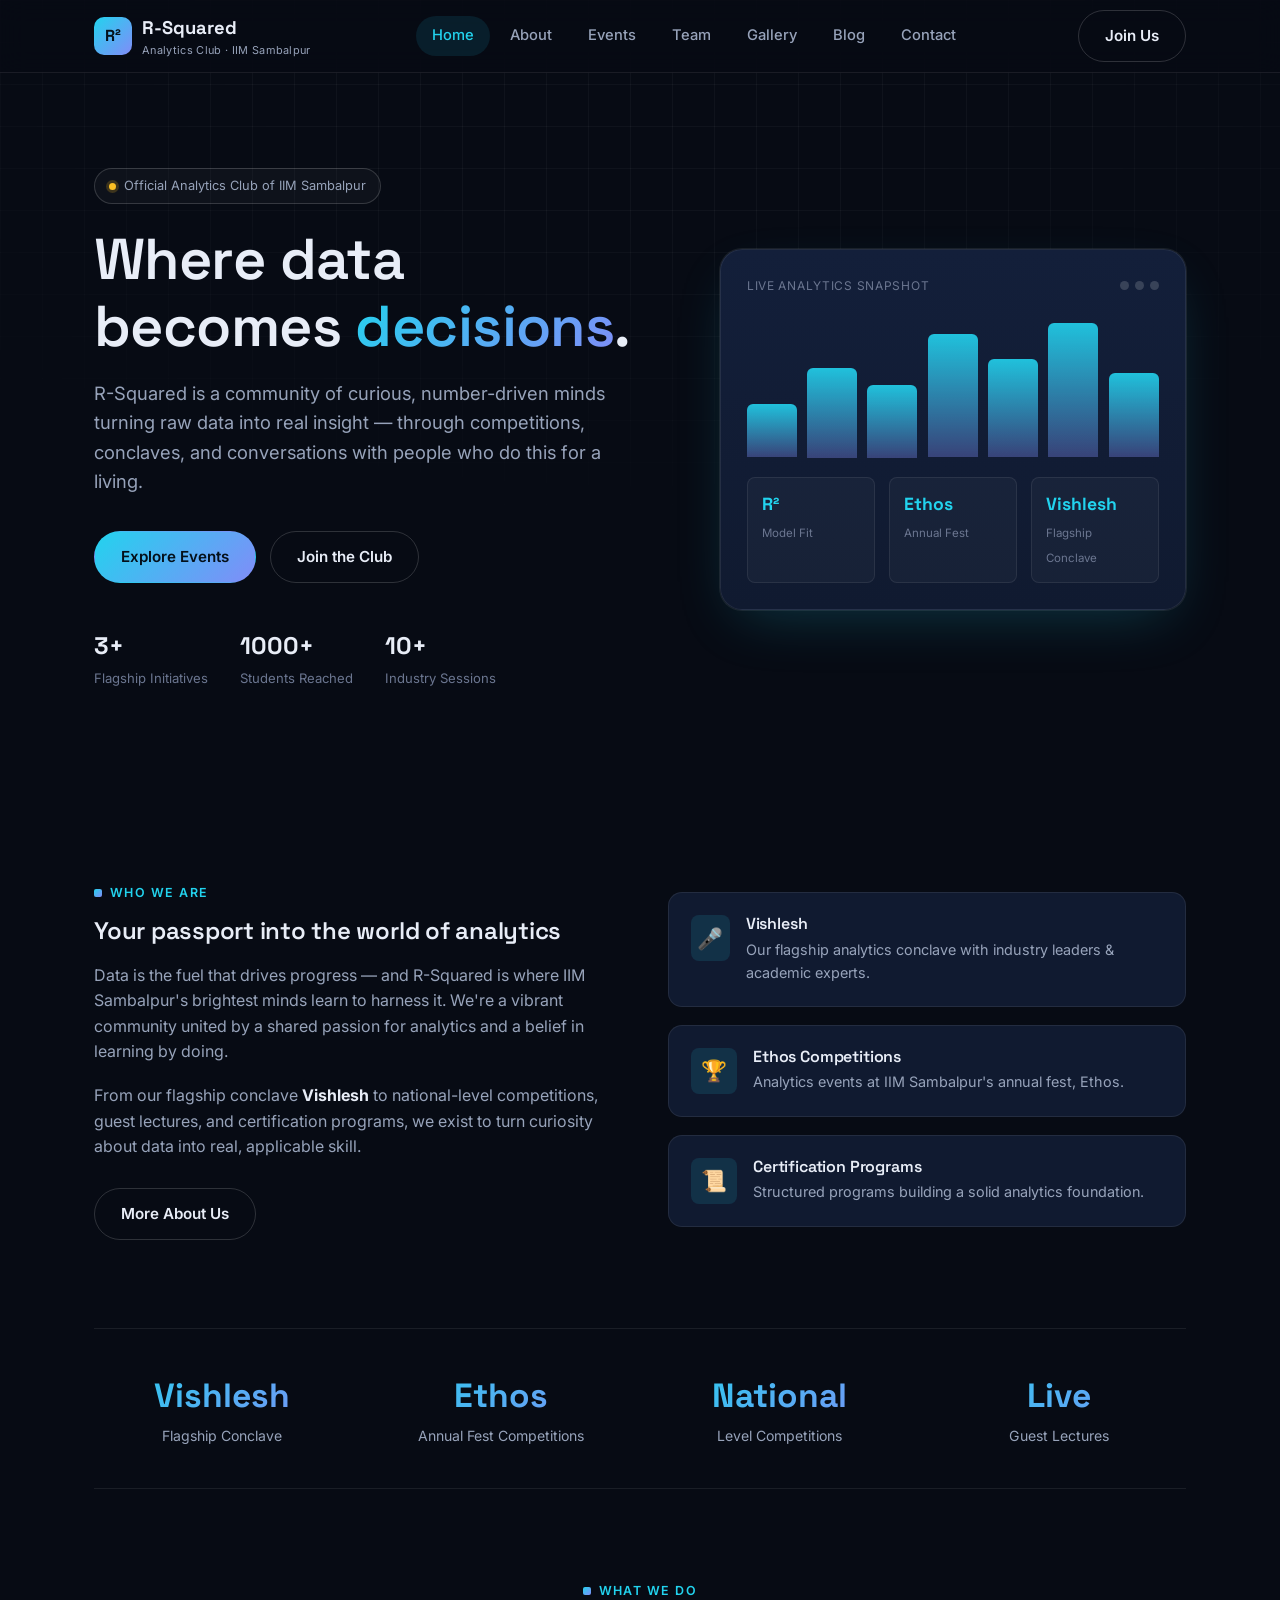
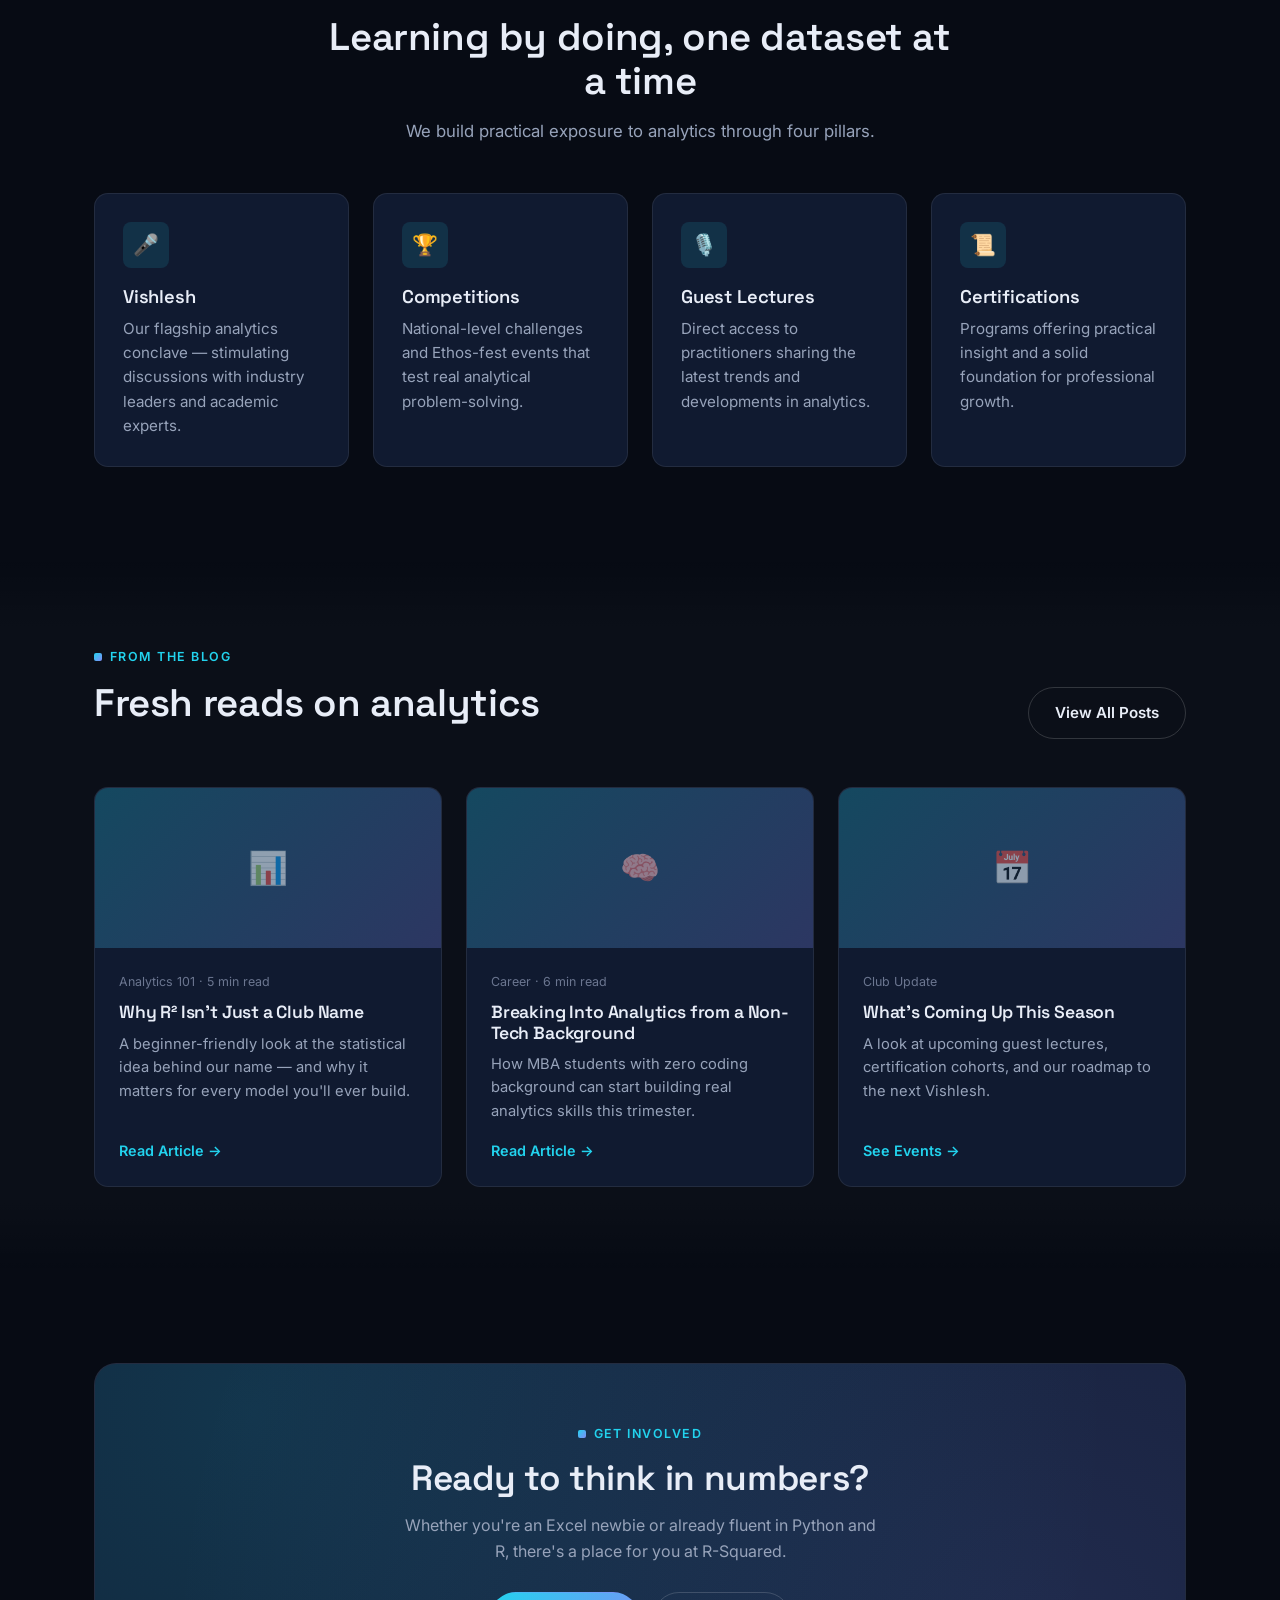
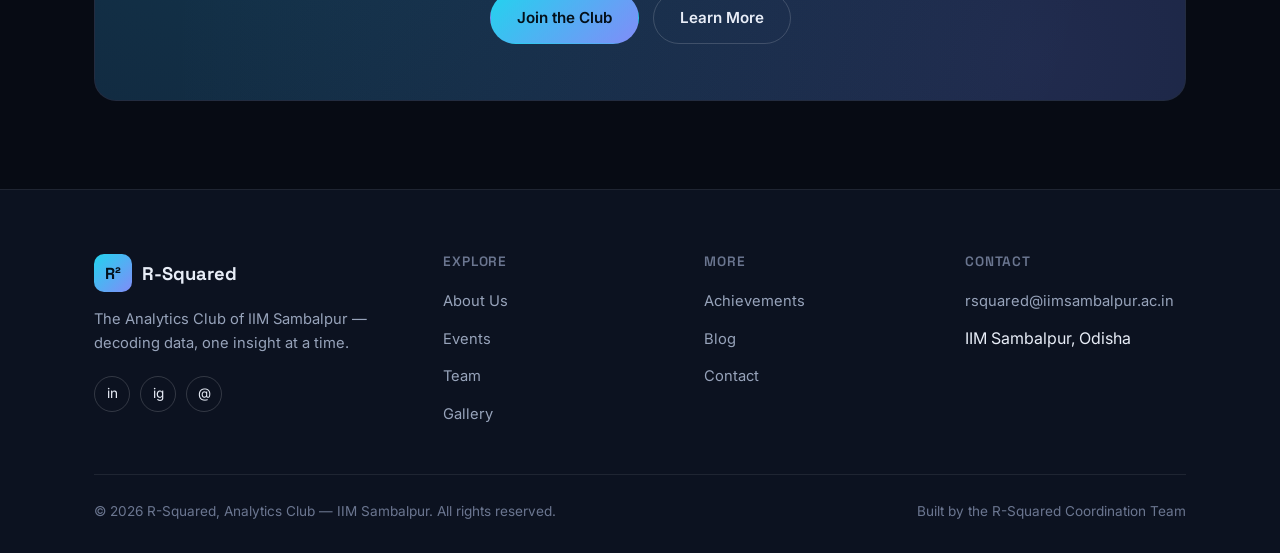
==== index.html @ a4b62e28 "Initial commit: R-Squared analytics club website Multi-page static site (home, about, events, team, " ====
<!DOCTYPE html>
<html lang="en">
<head>
<meta charset="UTF-8" />
<meta name="viewport" content="width=device-width, initial-scale=1.0" />
<title>R-Squared | Analytics Club, IIM Sambalpur</title>
<meta name="description" content="R-Squared is the Analytics Club of IIM Sambalpur — home of Vishlesh, national analytics competitions, guest lectures, and certification programs." />
<link rel="preconnect" href="https://fonts.googleapis.com" />
<link rel="preconnect" href="https://fonts.gstatic.com" crossorigin />
<link href="https://fonts.googleapis.com/css2?family=Space+Grotesk:wght@500;600;700&family=Inter:wght@400;500;600;700&display=swap" rel="stylesheet" />
<link rel="stylesheet" href="css/style.css" />
</head>
<body>

<nav class="navbar">
  <div class="container nav-inner">
    <a href="index.html" class="brand">
      <span class="brand-mark">R²</span>
      <span>R-Squared<small>Analytics Club · IIM Sambalpur</small></span>
    </a>
    <div class="nav-links">
      <a href="index.html" data-page="index.html" class="active">Home</a>
      <a href="about.html" data-page="about.html">About</a>
      <a href="events.html" data-page="events.html">Events</a>
      <a href="team.html" data-page="team.html">Team</a>
      <a href="gallery.html" data-page="gallery.html">Gallery</a>
      <a href="blog/index.html" data-page="blog">Blog</a>
      <a href="contact.html" data-page="contact.html">Contact</a>
    </div>
    <div class="nav-cta">
      <a href="contact.html" class="btn btn-outline">Join Us</a>
      <button class="nav-toggle" aria-label="Toggle navigation"><span></span><span></span><span></span></button>
    </div>
  </div>
</nav>

<!-- HERO -->
<header class="hero">
  <div class="container hero-grid">
    <div class="reveal in-view">
      <div class="hero-badge"><span class="dot"></span> Official Analytics Club of IIM Sambalpur</div>
      <h1>Where data becomes <span class="grad">decisions</span>.</h1>
      <p class="lead">R-Squared is a community of curious, number-driven minds turning raw data into real insight — through competitions, conclaves, and conversations with people who do this for a living.</p>
      <div class="hero-actions">
        <a href="events.html" class="btn btn-primary">Explore Events</a>
        <a href="contact.html" class="btn btn-outline">Join the Club</a>
      </div>
      <div class="hero-stats">
        <div class="stat"><b>3+</b><span>Flagship Initiatives</span></div>
        <div class="stat"><b>1000+</b><span>Students Reached</span></div>
        <div class="stat"><b>10+</b><span>Industry Sessions</span></div>
      </div>
    </div>

    <div class="hero-visual reveal in-view">
      <div class="panel">
        <div class="panel-head">
          <span class="label">Live Analytics Snapshot</span>
          <div class="dots"><span></span><span></span><span></span></div>
        </div>
        <div class="chart-bars">
          <i style="height:38%; animation-delay:.05s"></i>
          <i style="height:64%; animation-delay:.1s"></i>
          <i style="height:52%; animation-delay:.15s"></i>
          <i style="height:88%; animation-delay:.2s"></i>
          <i style="height:70%; animation-delay:.25s"></i>
          <i style="height:96%; animation-delay:.3s"></i>
          <i style="height:60%; animation-delay:.35s"></i>
        </div>
        <div class="panel-metrics">
          <div class="metric"><b>R²</b><span>Model Fit</span></div>
          <div class="metric"><b>Ethos</b><span>Annual Fest</span></div>
          <div class="metric"><b>Vishlesh</b><span>Flagship Conclave</span></div>
        </div>
      </div>
    </div>
  </div>
</header>

<!-- ABOUT SNIPPET -->
<section class="section">
  <div class="container">
    <div class="grid grid-2" style="align-items:center; gap:56px;">
      <div class="reveal">
        <span class="eyebrow">Who we are</span>
        <h2 style="margin-bottom:18px;">Your passport into the world of analytics</h2>
        <p style="color:var(--text-dim); margin-bottom:18px;">Data is the fuel that drives progress — and R-Squared is where IIM Sambalpur's brightest minds learn to harness it. We're a vibrant community united by a shared passion for analytics and a belief in learning by doing.</p>
        <p style="color:var(--text-dim); margin-bottom:28px;">From our flagship conclave <strong style="color:var(--text)">Vishlesh</strong> to national-level competitions, guest lectures, and certification programs, we exist to turn curiosity about data into real, applicable skill.</p>
        <a href="about.html" class="btn btn-outline">More About Us</a>
      </div>
      <div class="reveal">
        <div class="grid" style="gap:18px;">
          <div class="card" style="display:flex; gap:16px; align-items:flex-start; padding:22px;">
            <div class="card-icon" style="margin-bottom:0;">🎤</div>
            <div><h3 style="font-size:1rem; margin-bottom:4px;">Vishlesh</h3><p style="font-size:0.9rem;">Our flagship analytics conclave with industry leaders & academic experts.</p></div>
          </div>
          <div class="card" style="display:flex; gap:16px; align-items:flex-start; padding:22px;">
            <div class="card-icon" style="margin-bottom:0;">🏆</div>
            <div><h3 style="font-size:1rem; margin-bottom:4px;">Ethos Competitions</h3><p style="font-size:0.9rem;">Analytics events at IIM Sambalpur's annual fest, Ethos.</p></div>
          </div>
          <div class="card" style="display:flex; gap:16px; align-items:flex-start; padding:22px;">
            <div class="card-icon" style="margin-bottom:0;">📜</div>
            <div><h3 style="font-size:1rem; margin-bottom:4px;">Certification Programs</h3><p style="font-size:0.9rem;">Structured programs building a solid analytics foundation.</p></div>
          </div>
        </div>
      </div>
    </div>
  </div>
</section>

<!-- STATS STRIP -->
<section class="container">
  <div class="stats-strip reveal">
    <div class="stat"><b>Vishlesh</b><span>Flagship Conclave</span></div>
    <div class="stat"><b>Ethos</b><span>Annual Fest Competitions</span></div>
    <div class="stat"><b>National</b><span>Level Competitions</span></div>
    <div class="stat"><b>Live</b><span>Guest Lectures</span></div>
  </div>
</section>

<!-- WHAT WE DO -->
<section class="section">
  <div class="container">
    <div class="section-head center">
      <span class="eyebrow" style="justify-content:center;">What we do</span>
      <h2>Learning by doing, one dataset at a time</h2>
      <p>We build practical exposure to analytics through four pillars.</p>
    </div>
    <div class="grid grid-4">
      <div class="card reveal">
        <div class="card-icon">🎤</div>
        <h3>Vishlesh</h3>
        <p>Our flagship analytics conclave — stimulating discussions with industry leaders and academic experts.</p>
      </div>
      <div class="card reveal">
        <div class="card-icon">🏆</div>
        <h3>Competitions</h3>
        <p>National-level challenges and Ethos-fest events that test real analytical problem-solving.</p>
      </div>
      <div class="card reveal">
        <div class="card-icon">🎙️</div>
        <h3>Guest Lectures</h3>
        <p>Direct access to practitioners sharing the latest trends and developments in analytics.</p>
      </div>
      <div class="card reveal">
        <div class="card-icon">📜</div>
        <h3>Certifications</h3>
        <p>Programs offering practical insight and a solid foundation for professional growth.</p>
      </div>
    </div>
  </div>
</section>

<!-- LATEST FROM BLOG -->
<section class="section section-alt">
  <div class="container">
    <div class="section-head" style="display:flex; align-items:flex-end; justify-content:space-between; max-width:none;">
      <div>
        <span class="eyebrow">From the blog</span>
        <h2>Fresh reads on analytics</h2>
      </div>
      <a href="blog/index.html" class="btn btn-outline">View All Posts</a>
    </div>
    <div class="grid grid-3">
      <a href="blog/post-1.html" class="blog-card reveal">
        <div class="blog-thumb">📊</div>
        <div class="blog-body">
          <span class="blog-meta">Analytics 101 · 5 min read</span>
          <h3>Why R² Isn't Just a Club Name</h3>
          <p>A beginner-friendly look at the statistical idea behind our name — and why it matters for every model you'll ever build.</p>
          <span class="blog-link">Read Article →</span>
        </div>
      </a>
      <a href="blog/post-2.html" class="blog-card reveal">
        <div class="blog-thumb">🧠</div>
        <div class="blog-body">
          <span class="blog-meta">Career · 6 min read</span>
          <h3>Breaking Into Analytics from a Non-Tech Background</h3>
          <p>How MBA students with zero coding background can start building real analytics skills this trimester.</p>
          <span class="blog-link">Read Article →</span>
        </div>
      </a>
      <a href="events.html" class="blog-card reveal">
        <div class="blog-thumb">📅</div>
        <div class="blog-body">
          <span class="blog-meta">Club Update</span>
          <h3>What's Coming Up This Season</h3>
          <p>A look at upcoming guest lectures, certification cohorts, and our roadmap to the next Vishlesh.</p>
          <span class="blog-link">See Events →</span>
        </div>
      </a>
    </div>
  </div>
</section>

<!-- CTA -->
<section class="section">
  <div class="container">
    <div class="cta-banner reveal">
      <span class="eyebrow" style="justify-content:center;">Get involved</span>
      <h2>Ready to think in numbers?</h2>
      <p>Whether you're an Excel newbie or already fluent in Python and R, there's a place for you at R-Squared.</p>
      <div class="cta-actions">
        <a href="contact.html" class="btn btn-primary">Join the Club</a>
        <a href="about.html" class="btn btn-outline">Learn More</a>
      </div>
    </div>
  </div>
</section>

<!-- FOOTER -->
<footer class="footer">
  <div class="container">
    <div class="footer-grid">
      <div class="footer-brand">
        <a href="index.html" class="brand"><span class="brand-mark">R²</span><span>R-Squared</span></a>
        <p>The Analytics Club of IIM Sambalpur — decoding data, one insight at a time.</p>
        <div class="social-row">
          <a href="#" aria-label="LinkedIn">in</a>
          <a href="#" aria-label="Instagram">ig</a>
          <a href="#" aria-label="Email">@</a>
        </div>
      </div>
      <div>
        <h4>Explore</h4>
        <ul>
          <li><a href="about.html">About Us</a></li>
          <li><a href="events.html">Events</a></li>
          <li><a href="team.html">Team</a></li>
          <li><a href="gallery.html">Gallery</a></li>
        </ul>
      </div>
      <div>
        <h4>More</h4>
        <ul>
          <li><a href="achievements.html">Achievements</a></li>
          <li><a href="blog/index.html">Blog</a></li>
          <li><a href="contact.html">Contact</a></li>
        </ul>
      </div>
      <div>
        <h4>Contact</h4>
        <ul>
          <li><a href="mailto:rsquared@iimsambalpur.ac.in">rsquared@iimsambalpur.ac.in</a></li>
          <li>IIM Sambalpur, Odisha</li>
        </ul>
      </div>
    </div>
    <div class="footer-bottom">
      <span>© <span data-year></span> R-Squared, Analytics Club — IIM Sambalpur. All rights reserved.</span>
      <span>Built by the R-Squared Coordination Team</span>
    </div>
  </div>
</footer>

<script src="js/main.js"></script>
</body>
</html>
---- css/style.css ----
/* ==========================================================================
   R-Squared — Analytics Club, IIM Sambalpur
   Design system + shared components
   ========================================================================== */

:root {
  --bg: #070b14;
  --bg-alt: #0c1220;
  --surface: #101a30;
  --surface-2: #131f3a;
  --border: rgba(255, 255, 255, 0.08);
  --border-strong: rgba(255, 255, 255, 0.16);
  --text: #e8edf7;
  --text-dim: #97a3ba;
  --text-faint: #6b7690;

  --primary: #22d3ee;
  --primary-dim: #0e7a90;
  --accent: #818cf8;
  --gold: #fbbf24;

  --grad-primary: linear-gradient(135deg, #22d3ee, #818cf8);
  --grad-gold: linear-gradient(135deg, #fbbf24, #f97316);

  --font-head: "Space Grotesk", "Inter", system-ui, sans-serif;
  --font-body: "Inter", system-ui, -apple-system, sans-serif;

  --radius-sm: 8px;
  --radius-md: 14px;
  --radius-lg: 22px;

  --shadow-glow: 0 0 0 1px var(--border), 0 20px 60px -20px rgba(34, 211, 238, 0.25);
  --container: 1140px;
}

* {
  box-sizing: border-box;
  margin: 0;
  padding: 0;
}

html {
  scroll-behavior: smooth;
}

body {
  background: var(--bg);
  color: var(--text);
  font-family: var(--font-body);
  line-height: 1.6;
  -webkit-font-smoothing: antialiased;
  overflow-x: hidden;
}

/* Data-grid backdrop used behind hero / CTA sections */
body::before {
  content: "";
  position: fixed;
  inset: 0;
  z-index: -2;
  background-image:
    linear-gradient(rgba(255, 255, 255, 0.035) 1px, transparent 1px),
    linear-gradient(90deg, rgba(255, 255, 255, 0.035) 1px, transparent 1px);
  background-size: 42px 42px;
  mask-image: radial-gradient(ellipse 80% 60% at 50% 0%, black 40%, transparent 100%);
}

img { max-width: 100%; display: block; }
a { color: inherit; text-decoration: none; }
ul { list-style: none; }

h1, h2, h3, h4 {
  font-family: var(--font-head);
  font-weight: 600;
  line-height: 1.15;
  letter-spacing: -0.01em;
}

.container {
  width: 100%;
  max-width: var(--container);
  margin-inline: auto;
  padding-inline: 24px;
}

.section {
  padding: 88px 0;
  position: relative;
}

.section-alt {
  background: linear-gradient(180deg, transparent, rgba(255, 255, 255, 0.02) 10%, rgba(255, 255, 255, 0.02) 90%, transparent);
}

.eyebrow {
  display: inline-flex;
  align-items: center;
  gap: 8px;
  font-size: 0.78rem;
  font-weight: 600;
  letter-spacing: 0.12em;
  text-transform: uppercase;
  color: var(--primary);
  margin-bottom: 14px;
}

.eyebrow::before {
  content: "";
  width: 8px;
  height: 8px;
  border-radius: 2px;
  background: var(--grad-primary);
  display: inline-block;
}

.section-head {
  max-width: 640px;
  margin-bottom: 48px;
}

.section-head.center {
  margin-inline: auto;
  text-align: center;
}

.section-head h2 {
  font-size: clamp(1.8rem, 3vw, 2.4rem);
  margin-bottom: 14px;
}

.section-head p {
  color: var(--text-dim);
  font-size: 1.05rem;
}

/* ---------- Buttons ---------- */
.btn {
  display: inline-flex;
  align-items: center;
  justify-content: center;
  gap: 8px;
  padding: 13px 26px;
  border-radius: 999px;
  font-weight: 600;
  font-size: 0.95rem;
  border: 1px solid transparent;
  cursor: pointer;
  transition: transform 0.2s ease, box-shadow 0.2s ease, background 0.2s ease, border-color 0.2s ease;
  white-space: nowrap;
}

.btn-primary {
  background: var(--grad-primary);
  color: #04101a;
}

.btn-primary:hover {
  transform: translateY(-2px);
  box-shadow: 0 12px 30px -10px rgba(34, 211, 238, 0.55);
}

.btn-outline {
  background: transparent;
  border-color: var(--border-strong);
  color: var(--text);
}

.btn-outline:hover {
  border-color: var(--primary);
  color: var(--primary);
  transform: translateY(-2px);
}

.btn-block { width: 100%; }

/* ---------- Navbar ---------- */
.navbar {
  position: fixed;
  top: 0;
  left: 0;
  right: 0;
  z-index: 100;
  background: rgba(7, 11, 20, 0.72);
  backdrop-filter: blur(14px);
  -webkit-backdrop-filter: blur(14px);
  border-bottom: 1px solid var(--border);
}

.nav-inner {
  display: flex;
  align-items: center;
  justify-content: space-between;
  height: 72px;
}

.brand {
  display: flex;
  align-items: center;
  gap: 10px;
  font-family: var(--font-head);
  font-weight: 700;
  font-size: 1.15rem;
}

.brand-mark {
  width: 38px;
  height: 38px;
  border-radius: 10px;
  background: var(--grad-primary);
  display: flex;
  align-items: center;
  justify-content: center;
  font-weight: 700;
  color: #04101a;
  font-size: 1rem;
  flex-shrink: 0;
}

.brand small {
  display: block;
  font-family: var(--font-body);
  font-weight: 400;
  font-size: 0.68rem;
  color: var(--text-dim);
  letter-spacing: 0.03em;
}

.nav-links {
  display: flex;
  align-items: center;
  gap: 4px;
}

.nav-links a {
  padding: 8px 16px;
  border-radius: 999px;
  font-size: 0.92rem;
  color: var(--text-dim);
  font-weight: 500;
  transition: color 0.2s ease, background 0.2s ease;
}

.nav-links a:hover {
  color: var(--text);
  background: rgba(255, 255, 255, 0.06);
}

.nav-links a.active {
  color: var(--primary);
  background: rgba(34, 211, 238, 0.1);
}

.nav-cta { display: flex; align-items: center; gap: 14px; }

.nav-toggle {
  display: none;
  flex-direction: column;
  gap: 5px;
  background: none;
  border: none;
  cursor: pointer;
  padding: 8px;
}

.nav-toggle span {
  width: 22px;
  height: 2px;
  background: var(--text);
  border-radius: 2px;
  transition: transform 0.25s ease, opacity 0.25s ease;
}

/* ---------- Hero ---------- */
.hero {
  padding: 168px 0 100px;
  position: relative;
}

.hero-grid {
  display: grid;
  grid-template-columns: 1.1fr 0.9fr;
  gap: 56px;
  align-items: center;
}

.hero-badge {
  display: inline-flex;
  align-items: center;
  gap: 8px;
  padding: 7px 14px;
  border-radius: 999px;
  border: 1px solid var(--border-strong);
  background: rgba(255, 255, 255, 0.03);
  font-size: 0.8rem;
  color: var(--text-dim);
  margin-bottom: 22px;
}

.hero-badge .dot {
  width: 7px;
  height: 7px;
  border-radius: 50%;
  background: var(--gold);
  box-shadow: 0 0 0 3px rgba(251, 191, 36, 0.2);
}

.hero h1 {
  font-size: clamp(2.4rem, 5vw, 3.6rem);
  margin-bottom: 20px;
}

.hero h1 .grad {
  background: var(--grad-primary);
  -webkit-background-clip: text;
  background-clip: text;
  color: transparent;
}

.hero p.lead {
  font-size: 1.15rem;
  color: var(--text-dim);
  max-width: 540px;
  margin-bottom: 34px;
}

.hero-actions {
  display: flex;
  gap: 14px;
  flex-wrap: wrap;
  margin-bottom: 44px;
}

.hero-stats {
  display: flex;
  gap: 32px;
  flex-wrap: wrap;
}

.hero-stats .stat b {
  display: block;
  font-family: var(--font-head);
  font-size: 1.5rem;
}

.hero-stats .stat span {
  font-size: 0.82rem;
  color: var(--text-faint);
}

/* Hero visual: mock analytics panel */
.hero-visual {
  position: relative;
}

.panel {
  background: linear-gradient(180deg, var(--surface-2), var(--surface));
  border: 1px solid var(--border);
  border-radius: var(--radius-lg);
  padding: 26px;
  box-shadow: var(--shadow-glow);
}

.panel-head {
  display: flex;
  justify-content: space-between;
  align-items: center;
  margin-bottom: 22px;
}

.panel-head .dots { display: flex; gap: 6px; }
.panel-head .dots span {
  width: 9px; height: 9px; border-radius: 50%;
  background: var(--border-strong);
}

.panel-head .label {
  font-size: 0.75rem;
  color: var(--text-faint);
  letter-spacing: 0.06em;
  text-transform: uppercase;
}

.chart-bars {
  display: flex;
  align-items: flex-end;
  gap: 10px;
  height: 140px;
  margin-bottom: 20px;
}

.chart-bars i {
  flex: 1;
  border-radius: 6px 6px 0 0;
  background: linear-gradient(180deg, rgba(34, 211, 238, 0.9), rgba(129, 140, 248, 0.35));
  animation: rise 1.2s ease both;
}

@keyframes rise {
  from { transform: scaleY(0); transform-origin: bottom; }
  to { transform: scaleY(1); transform-origin: bottom; }
}

.panel-metrics {
  display: grid;
  grid-template-columns: repeat(3, 1fr);
  gap: 14px;
}

.metric {
  background: rgba(255, 255, 255, 0.03);
  border: 1px solid var(--border);
  border-radius: var(--radius-sm);
  padding: 12px 14px;
}

.metric b {
  display: block;
  font-family: var(--font-head);
  font-size: 1.1rem;
  color: var(--primary);
}

.metric span {
  font-size: 0.72rem;
  color: var(--text-faint);
}

/* ---------- Cards / Grids ---------- */
.grid {
  display: grid;
  gap: 24px;
}

.grid-2 { grid-template-columns: repeat(2, 1fr); }
.grid-3 { grid-template-columns: repeat(3, 1fr); }
.grid-4 { grid-template-columns: repeat(4, 1fr); }

.card {
  background: var(--surface);
  border: 1px solid var(--border);
  border-radius: var(--radius-md);
  padding: 28px;
  transition: transform 0.25s ease, border-color 0.25s ease, box-shadow 0.25s ease;
}

.card:hover {
  transform: translateY(-4px);
  border-color: var(--border-strong);
  box-shadow: 0 16px 40px -20px rgba(0, 0, 0, 0.6);
}

.card-icon {
  width: 46px;
  height: 46px;
  border-radius: var(--radius-sm);
  background: rgba(34, 211, 238, 0.12);
  color: var(--primary);
  display: flex;
  align-items: center;
  justify-content: center;
  margin-bottom: 18px;
  font-size: 1.3rem;
}

.card h3 {
  font-size: 1.15rem;
  margin-bottom: 10px;
}

.card p {
  color: var(--text-dim);
  font-size: 0.95rem;
}

/* ---------- Stats strip ---------- */
.stats-strip {
  display: grid;
  grid-template-columns: repeat(4, 1fr);
  gap: 24px;
  padding: 40px 0;
  border-top: 1px solid var(--border);
  border-bottom: 1px solid var(--border);
}

.stats-strip .stat { text-align: center; }

.stats-strip .stat b {
  font-family: var(--font-head);
  font-size: 2.1rem;
  background: var(--grad-primary);
  -webkit-background-clip: text;
  background-clip: text;
  color: transparent;
  display: block;
}

.stats-strip .stat span {
  color: var(--text-dim);
  font-size: 0.88rem;
}

/* ---------- Timeline ---------- */
.timeline {
  border-left: 2px solid var(--border);
  padding-left: 32px;
  display: grid;
  gap: 34px;
}

.timeline-item { position: relative; }

.timeline-item::before {
  content: "";
  position: absolute;
  left: -39px;
  top: 4px;
  width: 14px;
  height: 14px;
  border-radius: 50%;
  background: var(--bg);
  border: 2px solid var(--primary);
}

.timeline-item h4 { margin-bottom: 6px; }
.timeline-item p { color: var(--text-dim); font-size: 0.95rem; }

/* ---------- Badge / pill ---------- */
.pill {
  display: inline-block;
  padding: 5px 12px;
  border-radius: 999px;
  font-size: 0.75rem;
  font-weight: 600;
  letter-spacing: 0.02em;
}

.pill-primary { background: rgba(34, 211, 238, 0.14); color: var(--primary); }
.pill-gold { background: rgba(251, 191, 36, 0.14); color: var(--gold); }
.pill-accent { background: rgba(129, 140, 248, 0.16); color: var(--accent); }

/* ---------- Event card ---------- */
.event-card {
  display: grid;
  grid-template-columns: 120px 1fr;
  gap: 24px;
  background: var(--surface);
  border: 1px solid var(--border);
  border-radius: var(--radius-md);
  padding: 26px;
}

.event-date {
  background: rgba(255, 255, 255, 0.03);
  border: 1px solid var(--border);
  border-radius: var(--radius-sm);
  display: flex;
  flex-direction: column;
  align-items: center;
  justify-content: center;
  padding: 14px;
  text-align: center;
  height: fit-content;
}

.event-date b { font-family: var(--font-head); font-size: 1.6rem; color: var(--primary); }
.event-date span { font-size: 0.78rem; color: var(--text-faint); text-transform: uppercase; }

.event-body h3 { margin-bottom: 8px; }
.event-body p { color: var(--text-dim); margin-bottom: 12px; }
.event-meta { display: flex; gap: 16px; flex-wrap: wrap; font-size: 0.85rem; color: var(--text-faint); }

/* ---------- Team ---------- */
.team-card {
  background: var(--surface);
  border: 1px solid var(--border);
  border-radius: var(--radius-md);
  padding: 26px;
  text-align: center;
}

.avatar {
  width: 84px;
  height: 84px;
  border-radius: 50%;
  margin: 0 auto 16px;
  background: var(--grad-primary);
  display: flex;
  align-items: center;
  justify-content: center;
  font-family: var(--font-head);
  font-weight: 700;
  font-size: 1.4rem;
  color: #04101a;
  overflow: hidden;
}

.avatar img {
  width: 100%;
  height: 100%;
  object-fit: cover;
}

.team-card h4 { margin-bottom: 4px; }
.team-card .role { color: var(--primary); font-size: 0.85rem; font-weight: 600; margin-bottom: 10px; }
.team-card .socials { display: flex; justify-content: center; gap: 10px; }
.team-card .socials a {
  width: 32px; height: 32px;
  border-radius: 50%;
  background: rgba(255, 255, 255, 0.04);
  border: 1px solid var(--border);
  display: flex; align-items: center; justify-content: center;
  font-size: 0.8rem;
  color: var(--text-dim);
  transition: all 0.2s ease;
}
.team-card .socials a:hover { color: var(--primary); border-color: var(--primary); }

/* ---------- Gallery ---------- */
.gallery-item {
  aspect-ratio: 4 / 3;
  border-radius: var(--radius-md);
  border: 1px solid var(--border);
  display: flex;
  align-items: flex-end;
  padding: 18px;
  position: relative;
  overflow: hidden;
  background: linear-gradient(150deg, var(--surface-2), var(--surface));
}

.gallery-item::before {
  content: "";
  position: absolute;
  inset: 0;
  background-image: linear-gradient(rgba(255,255,255,0.05) 1px, transparent 1px), linear-gradient(90deg, rgba(255,255,255,0.05) 1px, transparent 1px);
  background-size: 20px 20px;
  opacity: 0.6;
}

.gallery-item span {
  position: relative;
  font-size: 0.88rem;
  color: var(--text);
  font-weight: 600;
  background: rgba(7, 11, 20, 0.55);
  padding: 6px 12px;
  border-radius: 999px;
  backdrop-filter: blur(4px);
}

/* ---------- Blog ---------- */
.blog-card {
  background: var(--surface);
  border: 1px solid var(--border);
  border-radius: var(--radius-md);
  overflow: hidden;
  display: flex;
  flex-direction: column;
}

.blog-thumb {
  height: 160px;
  background: linear-gradient(135deg, rgba(34,211,238,0.25), rgba(129,140,248,0.25));
  display: flex;
  align-items: center;
  justify-content: center;
  font-family: var(--font-head);
  font-size: 2rem;
  color: rgba(255,255,255,0.5);
}

.blog-body { padding: 24px; flex: 1; display: flex; flex-direction: column; }
.blog-meta { font-size: 0.78rem; color: var(--text-faint); margin-bottom: 10px; }
.blog-body h3 { font-size: 1.1rem; margin-bottom: 10px; }
.blog-body p { color: var(--text-dim); font-size: 0.92rem; margin-bottom: 16px; }
.blog-link { color: var(--primary); font-weight: 600; font-size: 0.9rem; margin-top: auto; }

.blog-post {
  max-width: 760px;
  margin-inline: auto;
}
.blog-post h1 { font-size: clamp(1.8rem, 4vw, 2.6rem); margin: 18px 0 10px; }
.blog-post .blog-meta { margin-bottom: 30px; }
.blog-post p { color: var(--text-dim); margin-bottom: 18px; font-size: 1.02rem; }
.blog-post h2 { margin: 32px 0 14px; font-size: 1.4rem; }
.blog-post ul { margin: 0 0 18px 0; }
.blog-post li { color: var(--text-dim); margin-bottom: 8px; padding-left: 20px; position: relative; }
.blog-post li::before { content: "—"; position: absolute; left: 0; color: var(--primary); }

/* ---------- CTA banner ---------- */
.cta-banner {
  background: var(--surface);
  border: 1px solid var(--border);
  border-radius: var(--radius-lg);
  padding: 56px;
  text-align: center;
  position: relative;
  overflow: hidden;
}

.cta-banner::before {
  content: "";
  position: absolute;
  inset: -40%;
  background: radial-gradient(circle at 30% 30%, rgba(34, 211, 238, 0.15), transparent 60%),
              radial-gradient(circle at 70% 70%, rgba(129, 140, 248, 0.15), transparent 60%);
}

.cta-banner > * { position: relative; }
.cta-banner h2 { font-size: clamp(1.6rem, 3vw, 2.2rem); margin-bottom: 14px; }
.cta-banner p { color: var(--text-dim); max-width: 480px; margin: 0 auto 28px; }
.cta-actions { display: flex; gap: 14px; justify-content: center; flex-wrap: wrap; }

/* ---------- Sponsors ---------- */
.sponsor-row {
  display: flex;
  justify-content: center;
  align-items: center;
  gap: 20px;
  flex-wrap: wrap;
}

.sponsor-chip {
  padding: 16px 30px;
  border: 1px dashed var(--border-strong);
  border-radius: var(--radius-sm);
  color: var(--text-faint);
  font-family: var(--font-head);
  font-size: 0.95rem;
}

/* ---------- Forms ---------- */
.form-grid { display: grid; gap: 18px; }
.form-row { display: grid; grid-template-columns: 1fr 1fr; gap: 18px; }

label {
  display: block;
  font-size: 0.85rem;
  color: var(--text-dim);
  margin-bottom: 8px;
  font-weight: 500;
}

input, textarea, select {
  width: 100%;
  background: rgba(255, 255, 255, 0.03);
  border: 1px solid var(--border-strong);
  border-radius: var(--radius-sm);
  padding: 13px 16px;
  color: var(--text);
  font-family: var(--font-body);
  font-size: 0.95rem;
  transition: border-color 0.2s ease, background 0.2s ease;
}

input:focus, textarea:focus, select:focus {
  outline: none;
  border-color: var(--primary);
  background: rgba(34, 211, 238, 0.04);
}

textarea { resize: vertical; min-height: 130px; }

.form-note {
  font-size: 0.82rem;
  color: var(--text-faint);
  margin-top: 6px;
}

.contact-info-card {
  background: var(--surface);
  border: 1px solid var(--border);
  border-radius: var(--radius-md);
  padding: 30px;
  display: grid;
  gap: 22px;
}

.contact-info-item { display: flex; gap: 14px; align-items: flex-start; }
.contact-info-item .card-icon { margin-bottom: 0; flex-shrink: 0; }
.contact-info-item h4 { font-size: 0.95rem; margin-bottom: 4px; }
.contact-info-item p, .contact-info-item a { color: var(--text-dim); font-size: 0.9rem; }
.contact-info-item a:hover { color: var(--primary); }

/* ---------- Page header (non-home pages) ---------- */
.page-header {
  padding: 160px 0 60px;
  text-align: center;
}

.page-header .eyebrow { justify-content: center; }
.page-header h1 { font-size: clamp(2rem, 4vw, 2.8rem); margin-bottom: 16px; }
.page-header p { color: var(--text-dim); max-width: 560px; margin: 0 auto; }

.breadcrumb {
  display: flex;
  justify-content: center;
  gap: 8px;
  font-size: 0.85rem;
  color: var(--text-faint);
  margin-top: 14px;
}
.breadcrumb a:hover { color: var(--primary); }

/* ---------- Footer ---------- */
.footer {
  border-top: 1px solid var(--border);
  padding: 64px 0 30px;
  background: var(--bg-alt);
}

.footer-grid {
  display: grid;
  grid-template-columns: 1.4fr 1fr 1fr 1fr;
  gap: 40px;
  margin-bottom: 48px;
}

.footer-brand p {
  color: var(--text-dim);
  font-size: 0.92rem;
  margin: 16px 0 20px;
  max-width: 300px;
}

.footer h4 {
  font-size: 0.85rem;
  text-transform: uppercase;
  letter-spacing: 0.06em;
  color: var(--text-faint);
  margin-bottom: 18px;
}

.footer ul { display: grid; gap: 12px; }
.footer ul a { color: var(--text-dim); font-size: 0.92rem; }
.footer ul a:hover { color: var(--primary); }

.social-row { display: flex; gap: 10px; }
.social-row a {
  width: 36px; height: 36px;
  border-radius: 50%;
  border: 1px solid var(--border-strong);
  display: flex; align-items: center; justify-content: center;
  font-size: 0.85rem;
  transition: all 0.2s ease;
}
.social-row a:hover { border-color: var(--primary); color: var(--primary); }

.footer-bottom {
  display: flex;
  justify-content: space-between;
  align-items: center;
  padding-top: 26px;
  border-top: 1px solid var(--border);
  font-size: 0.85rem;
  color: var(--text-faint);
  flex-wrap: wrap;
  gap: 12px;
}

/* ---------- Reveal animation ---------- */
.reveal {
  opacity: 0;
  transform: translateY(24px);
  transition: opacity 0.6s ease, transform 0.6s ease;
}

.reveal.in-view {
  opacity: 1;
  transform: translateY(0);
}

/* ---------- Responsive ---------- */
@media (max-width: 980px) {
  .hero-grid { grid-template-columns: 1fr; }
  .hero-visual { order: -1; }
  .grid-4 { grid-template-columns: repeat(2, 1fr); }
  .grid-3 { grid-template-columns: repeat(2, 1fr); }
  .footer-grid { grid-template-columns: 1fr 1fr; }
  .stats-strip { grid-template-columns: repeat(2, 1fr); row-gap: 30px; }
}

@media (max-width: 760px) {
  .nav-links, .nav-cta .btn-outline { display: none; }
  .nav-toggle { display: flex; }
  .navbar.open .nav-links {
    display: flex;
    position: absolute;
    top: 72px;
    left: 0;
    right: 0;
    flex-direction: column;
    background: var(--bg-alt);
    padding: 16px 24px;
    border-bottom: 1px solid var(--border);
  }
  .navbar.open .nav-links a { padding: 12px 8px; width: 100%; }
  .grid-2, .grid-3, .grid-4 { grid-template-columns: 1fr; }
  .form-row { grid-template-columns: 1fr; }
  .event-card { grid-template-columns: 1fr; }
  .event-date { flex-direction: row; gap: 8px; justify-content: center; }
  .footer-grid { grid-template-columns: 1fr; gap: 30px; }
  .footer-bottom { flex-direction: column; text-align: center; }
  .cta-banner { padding: 36px 22px; }
  .page-header { padding: 140px 0 50px; }
}
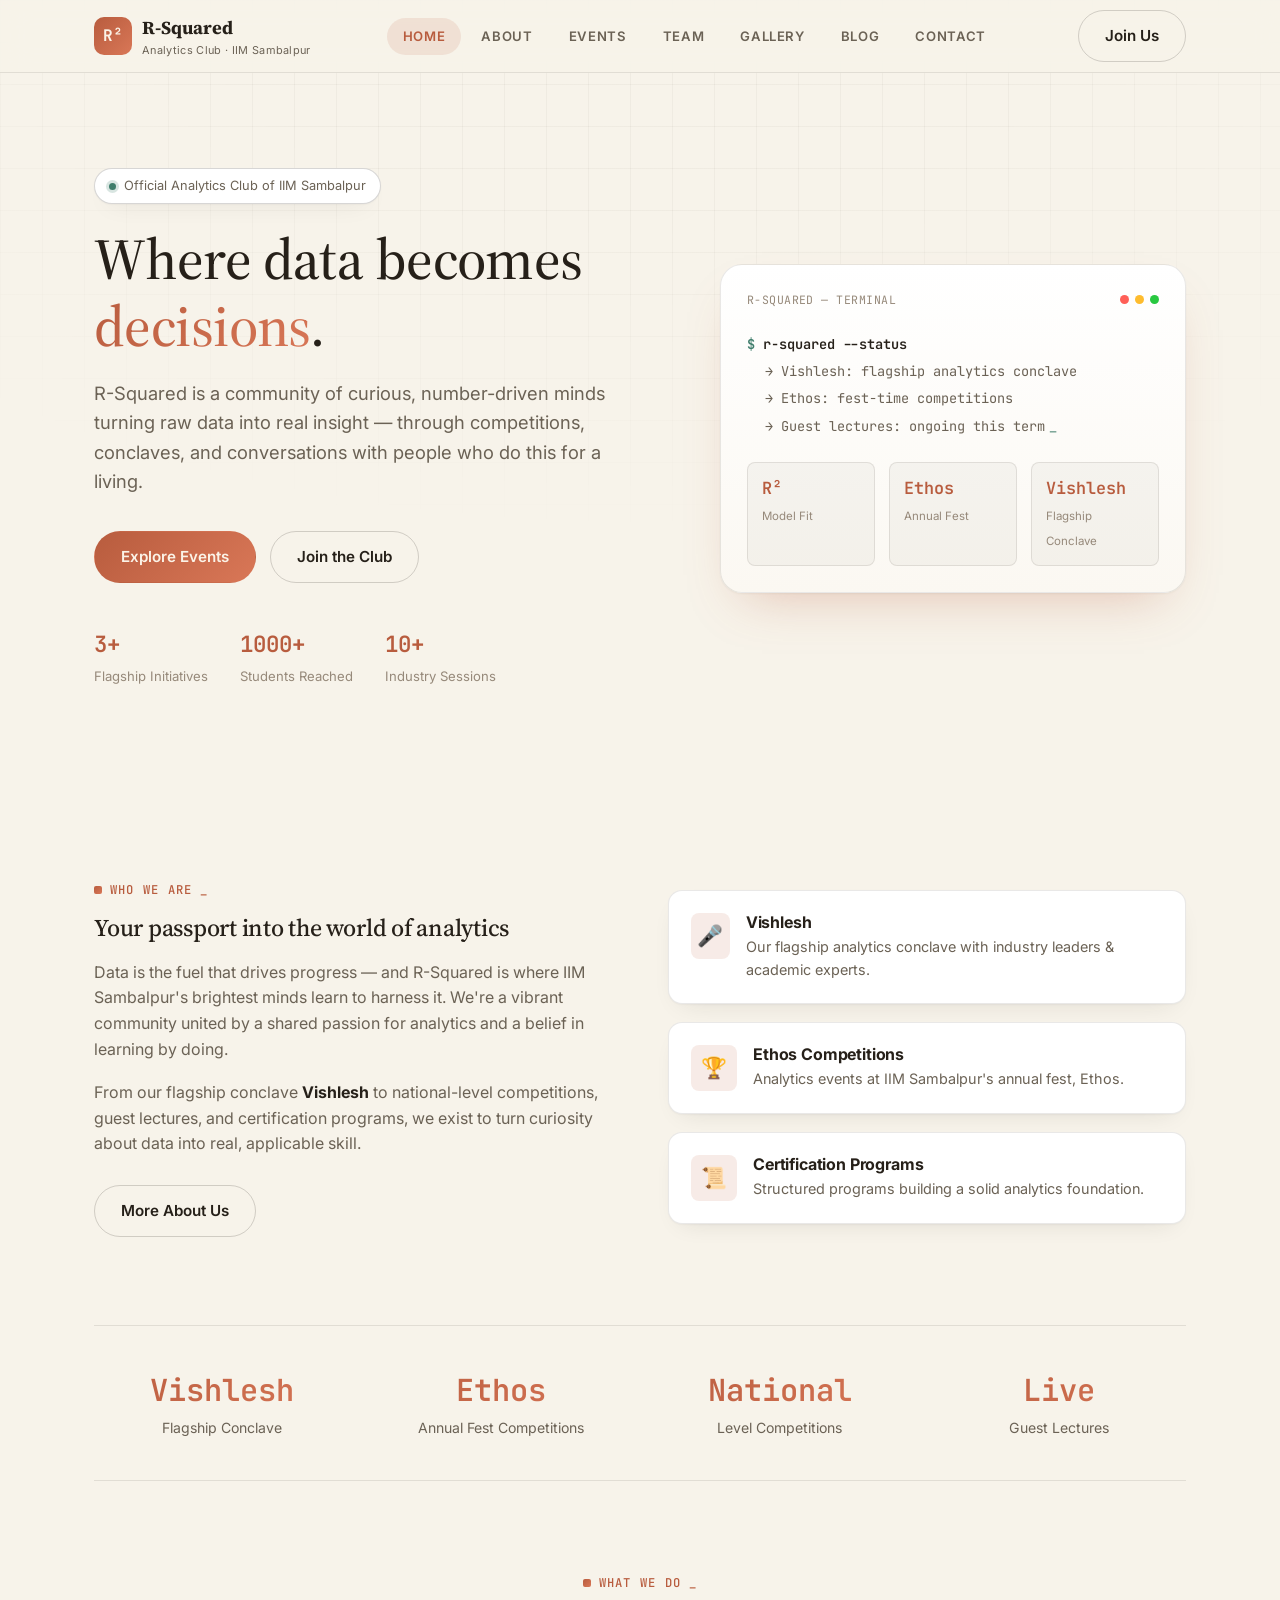
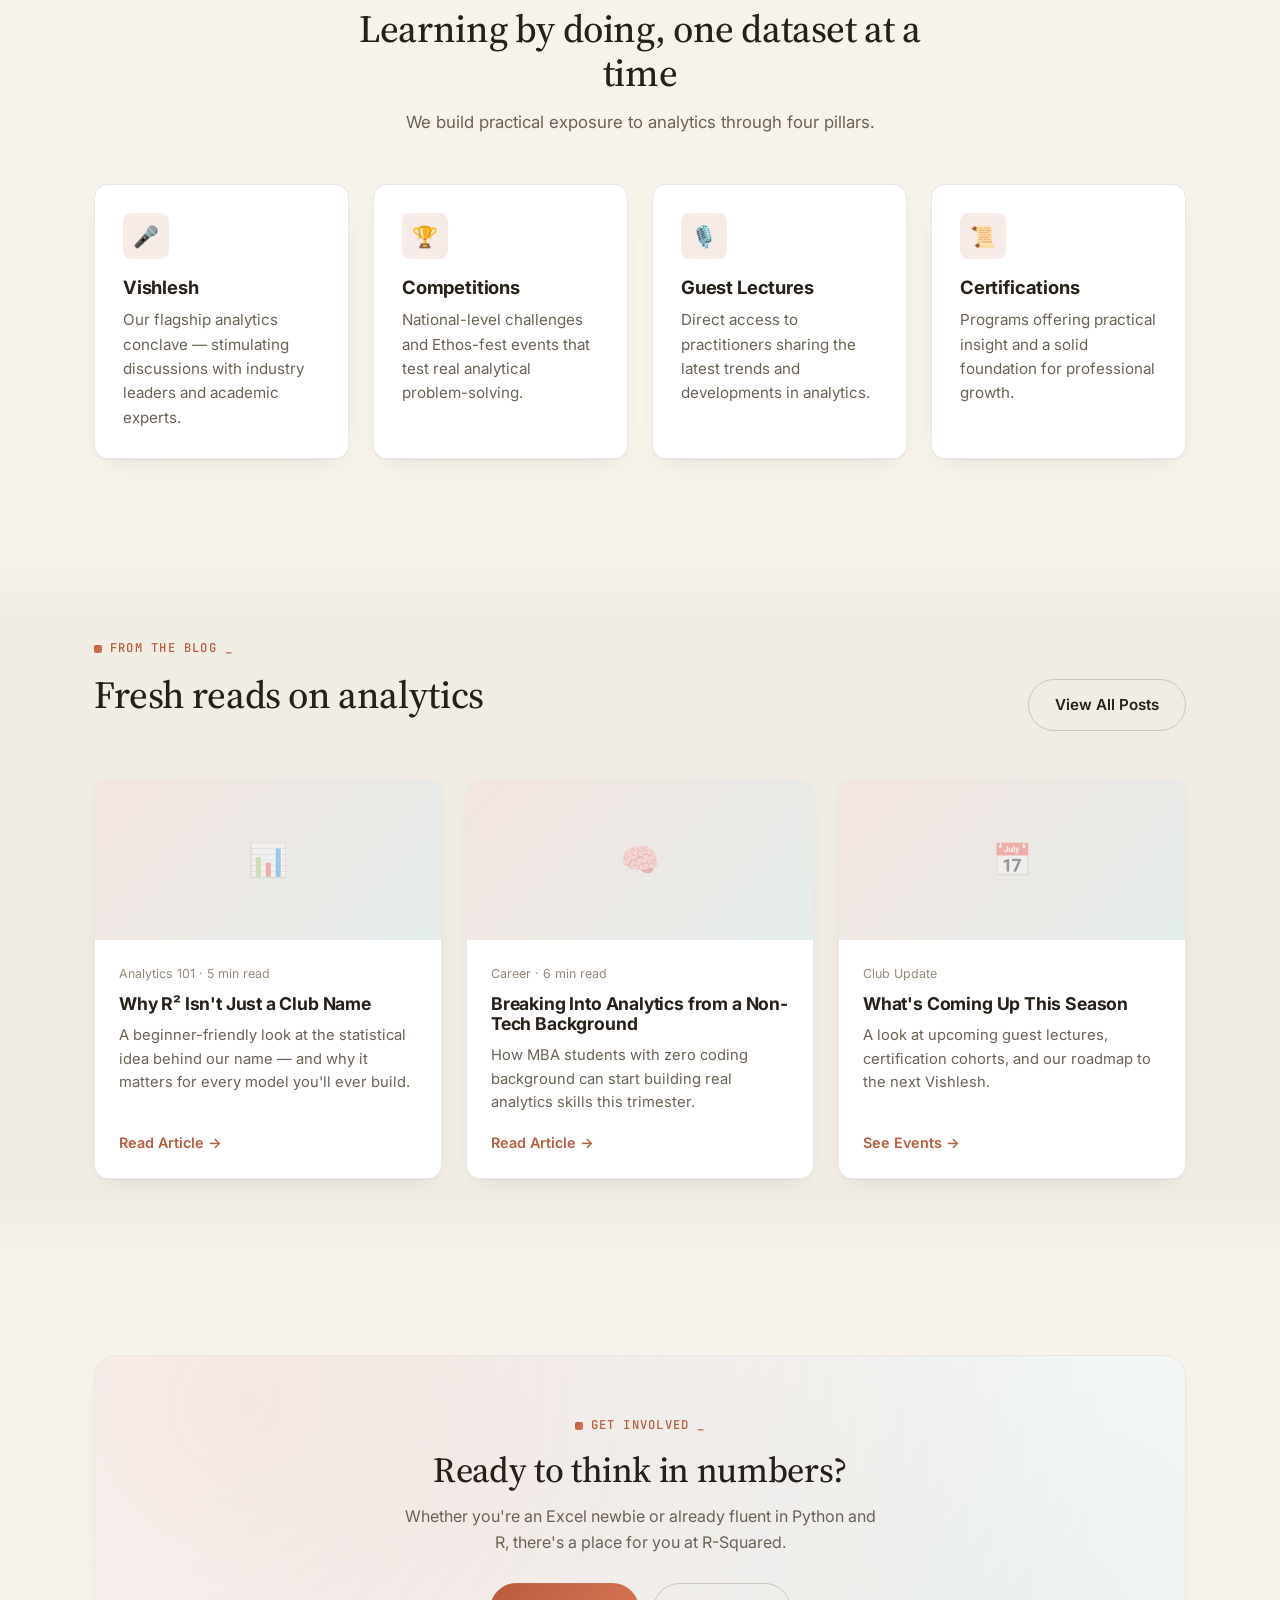
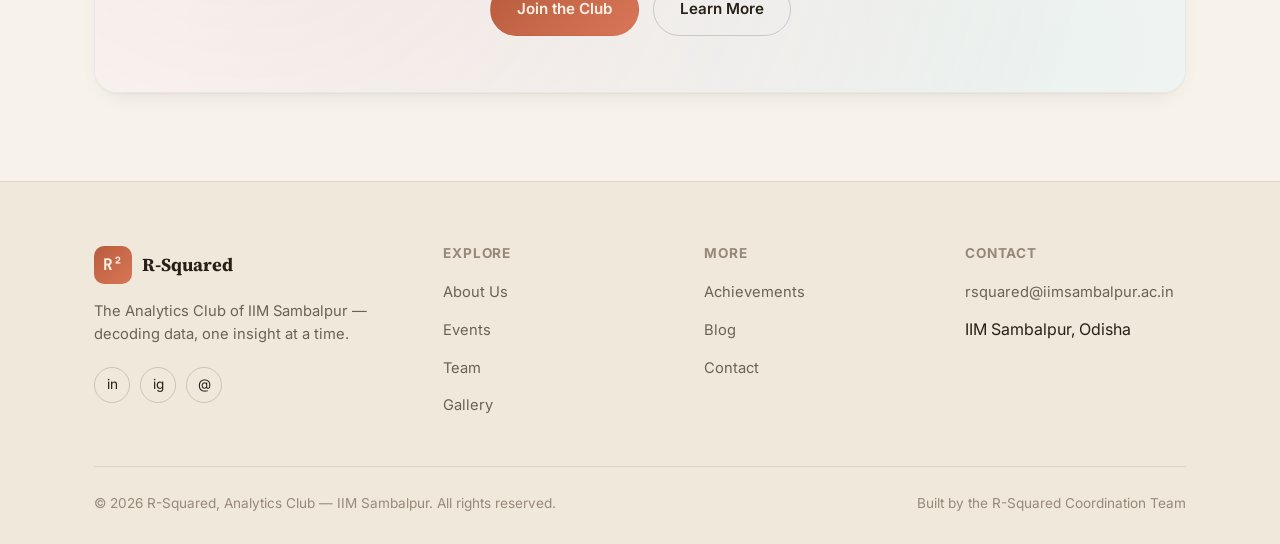
==== commit d51c8257: "Redesign UI with Claude-inspired warm theme; add alumni page Switch from dark neon palette to a warm" ====
--- a/index.html
+++ b/index.html
@@ -7,7 +7,7 @@
 <meta name="description" content="R-Squared is the Analytics Club of IIM Sambalpur — home of Vishlesh, national analytics competitions, guest lectures, and certification programs." />
 <link rel="preconnect" href="https://fonts.googleapis.com" />
 <link rel="preconnect" href="https://fonts.gstatic.com" crossorigin />
-<link href="https://fonts.googleapis.com/css2?family=Space+Grotesk:wght@500;600;700&family=Inter:wght@400;500;600;700&display=swap" rel="stylesheet" />
+<link href="https://fonts.googleapis.com/css2?family=Source+Serif+4:opsz,wght@8..60,400;8..60,500;8..60,600;8..60,700&family=Inter:wght@400;500;600;700&family=JetBrains+Mono:wght@400;500;600;700&display=swap" rel="stylesheet" />
 <link rel="stylesheet" href="css/style.css" />
 </head>
 <body>
@@ -55,17 +55,14 @@
     <div class="hero-visual reveal in-view">
       <div class="panel">
         <div class="panel-head">
-          <span class="label">Live Analytics Snapshot</span>
+          <span class="label">r-squared — terminal</span>
           <div class="dots"><span></span><span></span><span></span></div>
         </div>
-        <div class="chart-bars">
-          <i style="height:38%; animation-delay:.05s"></i>
-          <i style="height:64%; animation-delay:.1s"></i>
-          <i style="height:52%; animation-delay:.15s"></i>
-          <i style="height:88%; animation-delay:.2s"></i>
-          <i style="height:70%; animation-delay:.25s"></i>
-          <i style="height:96%; animation-delay:.3s"></i>
-          <i style="height:60%; animation-delay:.35s"></i>
+        <div class="terminal-block">
+          <span class="cmd"><span class="prompt">$</span>r-squared --status</span>
+          <span class="out">→ Vishlesh: flagship analytics conclave</span>
+          <span class="out">→ Ethos: fest-time competitions</span>
+          <span class="out">→ Guest lectures: ongoing this term</span>
         </div>
         <div class="panel-metrics">
           <div class="metric"><b>R²</b><span>Model Fit</span></div>
--- a/css/style.css
+++ b/css/style.css
@@ -1,35 +1,43 @@
 /* ==========================================================================
    R-Squared — Analytics Club, IIM Sambalpur
    Design system + shared components
+   Palette inspired by Claude/Anthropic: warm paper background, clay accent
    ========================================================================== */
 
 :root {
-  --bg: #070b14;
-  --bg-alt: #0c1220;
-  --surface: #101a30;
-  --surface-2: #131f3a;
-  --border: rgba(255, 255, 255, 0.08);
-  --border-strong: rgba(255, 255, 255, 0.16);
-  --text: #e8edf7;
-  --text-dim: #97a3ba;
-  --text-faint: #6b7690;
-
-  --primary: #22d3ee;
-  --primary-dim: #0e7a90;
-  --accent: #818cf8;
-  --gold: #fbbf24;
-
-  --grad-primary: linear-gradient(135deg, #22d3ee, #818cf8);
-  --grad-gold: linear-gradient(135deg, #fbbf24, #f97316);
-
-  --font-head: "Space Grotesk", "Inter", system-ui, sans-serif;
+  --bg: #f7f3ea;
+  --bg-alt: #f0e9db;
+  --surface: #ffffff;
+  --surface-2: #fbf8f2;
+  --border: rgba(38, 32, 25, 0.1);
+  --border-strong: rgba(38, 32, 25, 0.18);
+  --text: #262019;
+  --text-dim: #6b6255;
+  --text-faint: #96897a;
+
+  --primary: #b85c3e;
+  --primary-dim: #9a4a30;
+  --primary-rgb: 184, 92, 62;
+  --accent: #3f7d6b;
+  --accent-rgb: 63, 125, 107;
+  --gold: #a9832e;
+  --gold-rgb: 169, 131, 46;
+
+  --fill-subtle: rgba(38, 32, 25, 0.035);
+  --fill-subtle-strong: rgba(38, 32, 25, 0.06);
+
+  --grad-primary: linear-gradient(135deg, #b85c3e, #d97757);
+
+  --font-head: "Source Serif 4", "Georgia", serif;
   --font-body: "Inter", system-ui, -apple-system, sans-serif;
+  --font-mono: "JetBrains Mono", "SFMono-Regular", Menlo, Consolas, monospace;
 
   --radius-sm: 8px;
   --radius-md: 14px;
   --radius-lg: 22px;
 
-  --shadow-glow: 0 0 0 1px var(--border), 0 20px 60px -20px rgba(34, 211, 238, 0.25);
+  --shadow-card: 0 1px 2px rgba(38, 32, 25, 0.04), 0 10px 26px -14px rgba(38, 32, 25, 0.14);
+  --shadow-glow: 0 1px 2px rgba(38, 32, 25, 0.05), 0 24px 50px -24px rgba(184, 92, 62, 0.35);
   --container: 1140px;
 }
 
@@ -59,8 +67,8 @@
   inset: 0;
   z-index: -2;
   background-image:
-    linear-gradient(rgba(255, 255, 255, 0.035) 1px, transparent 1px),
-    linear-gradient(90deg, rgba(255, 255, 255, 0.035) 1px, transparent 1px);
+    linear-gradient(rgba(38, 32, 25, 0.035) 1px, transparent 1px),
+    linear-gradient(90deg, rgba(38, 32, 25, 0.035) 1px, transparent 1px);
   background-size: 42px 42px;
   mask-image: radial-gradient(ellipse 80% 60% at 50% 0%, black 40%, transparent 100%);
 }
@@ -70,10 +78,20 @@
 ul { list-style: none; }
 
 h1, h2, h3, h4 {
-  font-family: var(--font-head);
   font-weight: 600;
   line-height: 1.15;
   letter-spacing: -0.01em;
+}
+
+/* Serif for big display headlines (luxury); clean sans for smaller headings (clarity) */
+h1, h2 {
+  font-family: var(--font-head);
+  font-weight: 500;
+}
+
+h3, h4 {
+  font-family: var(--font-body);
+  font-weight: 700;
 }
 
 .container {
@@ -89,16 +107,17 @@
 }
 
 .section-alt {
-  background: linear-gradient(180deg, transparent, rgba(255, 255, 255, 0.02) 10%, rgba(255, 255, 255, 0.02) 90%, transparent);
+  background: linear-gradient(180deg, transparent, rgba(38, 32, 25, 0.028) 10%, rgba(38, 32, 25, 0.028) 90%, transparent);
 }
 
 .eyebrow {
   display: inline-flex;
   align-items: center;
   gap: 8px;
-  font-size: 0.78rem;
-  font-weight: 600;
-  letter-spacing: 0.12em;
+  font-family: var(--font-mono);
+  font-size: 0.76rem;
+  font-weight: 500;
+  letter-spacing: 0.1em;
   text-transform: uppercase;
   color: var(--primary);
   margin-bottom: 14px;
@@ -111,6 +130,17 @@
   border-radius: 2px;
   background: var(--grad-primary);
   display: inline-block;
+}
+
+.eyebrow::after {
+  content: "_";
+  color: var(--primary);
+  animation: blink-cursor 1.1s steps(1) infinite;
+}
+
+@keyframes blink-cursor {
+  0%, 49% { opacity: 1; }
+  50%, 100% { opacity: 0; }
 }
 
 .section-head {
@@ -151,12 +181,12 @@
 
 .btn-primary {
   background: var(--grad-primary);
-  color: #04101a;
+  color: #fbf3e7;
 }
 
 .btn-primary:hover {
   transform: translateY(-2px);
-  box-shadow: 0 12px 30px -10px rgba(34, 211, 238, 0.55);
+  box-shadow: 0 12px 28px -10px rgba(184, 92, 62, 0.45);
 }
 
 .btn-outline {
@@ -180,7 +210,7 @@
   left: 0;
   right: 0;
   z-index: 100;
-  background: rgba(7, 11, 20, 0.72);
+  background: rgba(247, 243, 234, 0.82);
   backdrop-filter: blur(14px);
   -webkit-backdrop-filter: blur(14px);
   border-bottom: 1px solid var(--border);
@@ -210,8 +240,9 @@
   display: flex;
   align-items: center;
   justify-content: center;
+  font-family: var(--font-mono);
   font-weight: 700;
-  color: #04101a;
+  color: #fbf3e7;
   font-size: 1rem;
   flex-shrink: 0;
 }
@@ -234,20 +265,22 @@
 .nav-links a {
   padding: 8px 16px;
   border-radius: 999px;
-  font-size: 0.92rem;
-  color: var(--text-dim);
-  font-weight: 500;
+  font-size: 0.82rem;
+  font-weight: 600;
+  letter-spacing: 0.05em;
+  text-transform: uppercase;
+  color: var(--text-dim);
   transition: color 0.2s ease, background 0.2s ease;
 }
 
 .nav-links a:hover {
   color: var(--text);
-  background: rgba(255, 255, 255, 0.06);
+  background: var(--fill-subtle-strong);
 }
 
 .nav-links a.active {
   color: var(--primary);
-  background: rgba(34, 211, 238, 0.1);
+  background: rgba(184, 92, 62, 0.12);
 }
 
 .nav-cta { display: flex; align-items: center; gap: 14px; }
@@ -290,18 +323,25 @@
   padding: 7px 14px;
   border-radius: 999px;
   border: 1px solid var(--border-strong);
-  background: rgba(255, 255, 255, 0.03);
+  background: var(--surface);
   font-size: 0.8rem;
   color: var(--text-dim);
   margin-bottom: 22px;
+  box-shadow: var(--shadow-card);
 }
 
 .hero-badge .dot {
   width: 7px;
   height: 7px;
   border-radius: 50%;
-  background: var(--gold);
-  box-shadow: 0 0 0 3px rgba(251, 191, 36, 0.2);
+  background: var(--accent);
+  box-shadow: 0 0 0 3px rgba(63, 125, 107, 0.2);
+  animation: pulse-dot 1.8s ease-in-out infinite;
+}
+
+@keyframes pulse-dot {
+  0%, 100% { opacity: 1; }
+  50% { opacity: 0.4; }
 }
 
 .hero h1 {
@@ -338,8 +378,10 @@
 
 .hero-stats .stat b {
   display: block;
-  font-family: var(--font-head);
-  font-size: 1.5rem;
+  font-family: var(--font-mono);
+  font-weight: 600;
+  color: var(--primary);
+  font-size: 1.4rem;
 }
 
 .hero-stats .stat span {
@@ -353,7 +395,7 @@
 }
 
 .panel {
-  background: linear-gradient(180deg, var(--surface-2), var(--surface));
+  background: linear-gradient(180deg, var(--surface), var(--surface-2));
   border: 1px solid var(--border);
   border-radius: var(--radius-lg);
   padding: 26px;
@@ -372,32 +414,47 @@
   width: 9px; height: 9px; border-radius: 50%;
   background: var(--border-strong);
 }
+.panel-head .dots span:nth-child(1) { background: #ff5f57; }
+.panel-head .dots span:nth-child(2) { background: #febc2e; }
+.panel-head .dots span:nth-child(3) { background: #28c840; }
 
 .panel-head .label {
-  font-size: 0.75rem;
+  font-family: var(--font-mono);
+  font-size: 0.72rem;
   color: var(--text-faint);
-  letter-spacing: 0.06em;
+  letter-spacing: 0.04em;
   text-transform: uppercase;
 }
 
-.chart-bars {
-  display: flex;
-  align-items: flex-end;
-  gap: 10px;
-  height: 140px;
-  margin-bottom: 20px;
-}
-
-.chart-bars i {
-  flex: 1;
-  border-radius: 6px 6px 0 0;
-  background: linear-gradient(180deg, rgba(34, 211, 238, 0.9), rgba(129, 140, 248, 0.35));
-  animation: rise 1.2s ease both;
-}
-
-@keyframes rise {
-  from { transform: scaleY(0); transform-origin: bottom; }
-  to { transform: scaleY(1); transform-origin: bottom; }
+.terminal-block {
+  font-family: var(--font-mono);
+  font-size: 0.85rem;
+  line-height: 2;
+  margin-bottom: 22px;
+}
+
+.terminal-block .cmd {
+  display: block;
+  color: var(--text);
+  font-weight: 600;
+}
+
+.terminal-block .cmd .prompt {
+  color: var(--accent);
+  margin-right: 8px;
+}
+
+.terminal-block .out {
+  color: var(--text-dim);
+  padding-left: 18px;
+  display: block;
+}
+
+.terminal-block .out:last-child::after {
+  content: "_";
+  color: var(--accent);
+  margin-left: 4px;
+  animation: blink-cursor 1.1s steps(1) infinite;
 }
 
 .panel-metrics {
@@ -407,7 +464,7 @@
 }
 
 .metric {
-  background: rgba(255, 255, 255, 0.03);
+  background: var(--fill-subtle);
   border: 1px solid var(--border);
   border-radius: var(--radius-sm);
   padding: 12px 14px;
@@ -415,8 +472,9 @@
 
 .metric b {
   display: block;
-  font-family: var(--font-head);
-  font-size: 1.1rem;
+  font-family: var(--font-mono);
+  font-weight: 600;
+  font-size: 1.05rem;
   color: var(--primary);
 }
 
@@ -440,20 +498,21 @@
   border: 1px solid var(--border);
   border-radius: var(--radius-md);
   padding: 28px;
+  box-shadow: var(--shadow-card);
   transition: transform 0.25s ease, border-color 0.25s ease, box-shadow 0.25s ease;
 }
 
 .card:hover {
   transform: translateY(-4px);
-  border-color: var(--border-strong);
-  box-shadow: 0 16px 40px -20px rgba(0, 0, 0, 0.6);
+  border-color: rgba(184, 92, 62, 0.35);
+  box-shadow: 0 20px 40px -20px rgba(38, 32, 25, 0.18);
 }
 
 .card-icon {
   width: 46px;
   height: 46px;
   border-radius: var(--radius-sm);
-  background: rgba(34, 211, 238, 0.12);
+  background: rgba(184, 92, 62, 0.12);
   color: var(--primary);
   display: flex;
   align-items: center;
@@ -485,8 +544,9 @@
 .stats-strip .stat { text-align: center; }
 
 .stats-strip .stat b {
-  font-family: var(--font-head);
-  font-size: 2.1rem;
+  font-family: var(--font-mono);
+  font-weight: 600;
+  font-size: 1.9rem;
   background: var(--grad-primary);
   -webkit-background-clip: text;
   background-clip: text;
@@ -534,9 +594,9 @@
   letter-spacing: 0.02em;
 }
 
-.pill-primary { background: rgba(34, 211, 238, 0.14); color: var(--primary); }
-.pill-gold { background: rgba(251, 191, 36, 0.14); color: var(--gold); }
-.pill-accent { background: rgba(129, 140, 248, 0.16); color: var(--accent); }
+.pill-primary { background: rgba(184, 92, 62, 0.14); color: var(--primary); }
+.pill-gold { background: rgba(169, 131, 46, 0.16); color: var(--gold); }
+.pill-accent { background: rgba(63, 125, 107, 0.14); color: var(--accent); }
 
 /* ---------- Event card ---------- */
 .event-card {
@@ -547,10 +607,11 @@
   border: 1px solid var(--border);
   border-radius: var(--radius-md);
   padding: 26px;
+  box-shadow: var(--shadow-card);
 }
 
 .event-date {
-  background: rgba(255, 255, 255, 0.03);
+  background: var(--fill-subtle);
   border: 1px solid var(--border);
   border-radius: var(--radius-sm);
   display: flex;
@@ -562,7 +623,7 @@
   height: fit-content;
 }
 
-.event-date b { font-family: var(--font-head); font-size: 1.6rem; color: var(--primary); }
+.event-date b { font-family: var(--font-mono); font-weight: 600; font-size: 1.5rem; color: var(--primary); }
 .event-date span { font-size: 0.78rem; color: var(--text-faint); text-transform: uppercase; }
 
 .event-body h3 { margin-bottom: 8px; }
@@ -576,6 +637,7 @@
   border-radius: var(--radius-md);
   padding: 26px;
   text-align: center;
+  box-shadow: var(--shadow-card);
 }
 
 .avatar {
@@ -587,10 +649,10 @@
   display: flex;
   align-items: center;
   justify-content: center;
-  font-family: var(--font-head);
+  font-family: var(--font-mono);
   font-weight: 700;
-  font-size: 1.4rem;
-  color: #04101a;
+  font-size: 1.3rem;
+  color: #fbf3e7;
   overflow: hidden;
 }
 
@@ -606,7 +668,7 @@
 .team-card .socials a {
   width: 32px; height: 32px;
   border-radius: 50%;
-  background: rgba(255, 255, 255, 0.04);
+  background: var(--fill-subtle);
   border: 1px solid var(--border);
   display: flex; align-items: center; justify-content: center;
   font-size: 0.8rem;
@@ -626,13 +688,14 @@
   position: relative;
   overflow: hidden;
   background: linear-gradient(150deg, var(--surface-2), var(--surface));
+  box-shadow: var(--shadow-card);
 }
 
 .gallery-item::before {
   content: "";
   position: absolute;
   inset: 0;
-  background-image: linear-gradient(rgba(255,255,255,0.05) 1px, transparent 1px), linear-gradient(90deg, rgba(255,255,255,0.05) 1px, transparent 1px);
+  background-image: linear-gradient(rgba(38,32,25,0.05) 1px, transparent 1px), linear-gradient(90deg, rgba(38,32,25,0.05) 1px, transparent 1px);
   background-size: 20px 20px;
   opacity: 0.6;
 }
@@ -640,9 +703,9 @@
 .gallery-item span {
   position: relative;
   font-size: 0.88rem;
-  color: var(--text);
+  color: #fbf3e7;
   font-weight: 600;
-  background: rgba(7, 11, 20, 0.55);
+  background: rgba(38, 32, 25, 0.72);
   padding: 6px 12px;
   border-radius: 999px;
   backdrop-filter: blur(4px);
@@ -656,17 +719,17 @@
   overflow: hidden;
   display: flex;
   flex-direction: column;
+  box-shadow: var(--shadow-card);
 }
 
 .blog-thumb {
   height: 160px;
-  background: linear-gradient(135deg, rgba(34,211,238,0.25), rgba(129,140,248,0.25));
+  background: linear-gradient(135deg, rgba(184,92,62,0.16), rgba(63,125,107,0.14));
   display: flex;
   align-items: center;
   justify-content: center;
-  font-family: var(--font-head);
   font-size: 2rem;
-  color: rgba(255,255,255,0.5);
+  color: rgba(38,32,25,0.35);
 }
 
 .blog-body { padding: 24px; flex: 1; display: flex; flex-direction: column; }
@@ -696,20 +759,68 @@
   text-align: center;
   position: relative;
   overflow: hidden;
+  box-shadow: var(--shadow-card);
 }
 
 .cta-banner::before {
   content: "";
   position: absolute;
   inset: -40%;
-  background: radial-gradient(circle at 30% 30%, rgba(34, 211, 238, 0.15), transparent 60%),
-              radial-gradient(circle at 70% 70%, rgba(129, 140, 248, 0.15), transparent 60%);
+  background: radial-gradient(circle at 30% 30%, rgba(184, 92, 62, 0.14), transparent 60%),
+              radial-gradient(circle at 70% 70%, rgba(63, 125, 107, 0.1), transparent 60%);
 }
 
 .cta-banner > * { position: relative; }
 .cta-banner h2 { font-size: clamp(1.6rem, 3vw, 2.2rem); margin-bottom: 14px; }
 .cta-banner p { color: var(--text-dim); max-width: 480px; margin: 0 auto 28px; }
 .cta-actions { display: flex; gap: 14px; justify-content: center; flex-wrap: wrap; }
+
+/* ---------- Alumni ---------- */
+.alumni-list {
+  display: grid;
+  gap: 14px;
+  max-width: 720px;
+  margin-inline: auto;
+}
+
+.alumni-item {
+  display: flex;
+  justify-content: space-between;
+  align-items: center;
+  gap: 16px;
+  background: var(--surface);
+  border: 1px solid var(--border);
+  border-radius: var(--radius-sm);
+  padding: 18px 24px;
+  box-shadow: var(--shadow-card);
+}
+
+.alumni-item h4 { font-size: 1rem; margin-bottom: 2px; }
+.alumni-item .role { font-size: 0.85rem; color: var(--text-faint); }
+
+.alumni-item .li-link {
+  display: inline-flex;
+  align-items: center;
+  gap: 6px;
+  font-size: 0.85rem;
+  font-weight: 600;
+  color: var(--text-dim);
+  border: 1px solid var(--border-strong);
+  padding: 8px 16px;
+  border-radius: 999px;
+  flex-shrink: 0;
+  transition: all 0.2s ease;
+}
+
+.alumni-item .li-link:hover {
+  border-color: var(--primary);
+  color: var(--primary);
+  background: rgba(184, 92, 62, 0.08);
+}
+
+@media (max-width: 560px) {
+  .alumni-item { flex-direction: column; align-items: flex-start; }
+}
 
 /* ---------- Sponsors ---------- */
 .sponsor-row {
@@ -725,8 +836,8 @@
   border: 1px dashed var(--border-strong);
   border-radius: var(--radius-sm);
   color: var(--text-faint);
-  font-family: var(--font-head);
-  font-size: 0.95rem;
+  font-family: var(--font-mono);
+  font-size: 0.9rem;
 }
 
 /* ---------- Forms ---------- */
@@ -743,7 +854,7 @@
 
 input, textarea, select {
   width: 100%;
-  background: rgba(255, 255, 255, 0.03);
+  background: var(--fill-subtle);
   border: 1px solid var(--border-strong);
   border-radius: var(--radius-sm);
   padding: 13px 16px;
@@ -756,7 +867,7 @@
 input:focus, textarea:focus, select:focus {
   outline: none;
   border-color: var(--primary);
-  background: rgba(34, 211, 238, 0.04);
+  background: rgba(184, 92, 62, 0.05);
 }
 
 textarea { resize: vertical; min-height: 130px; }
@@ -774,6 +885,7 @@
   padding: 30px;
   display: grid;
   gap: 22px;
+  box-shadow: var(--shadow-card);
 }
 
 .contact-info-item { display: flex; gap: 14px; align-items: flex-start; }
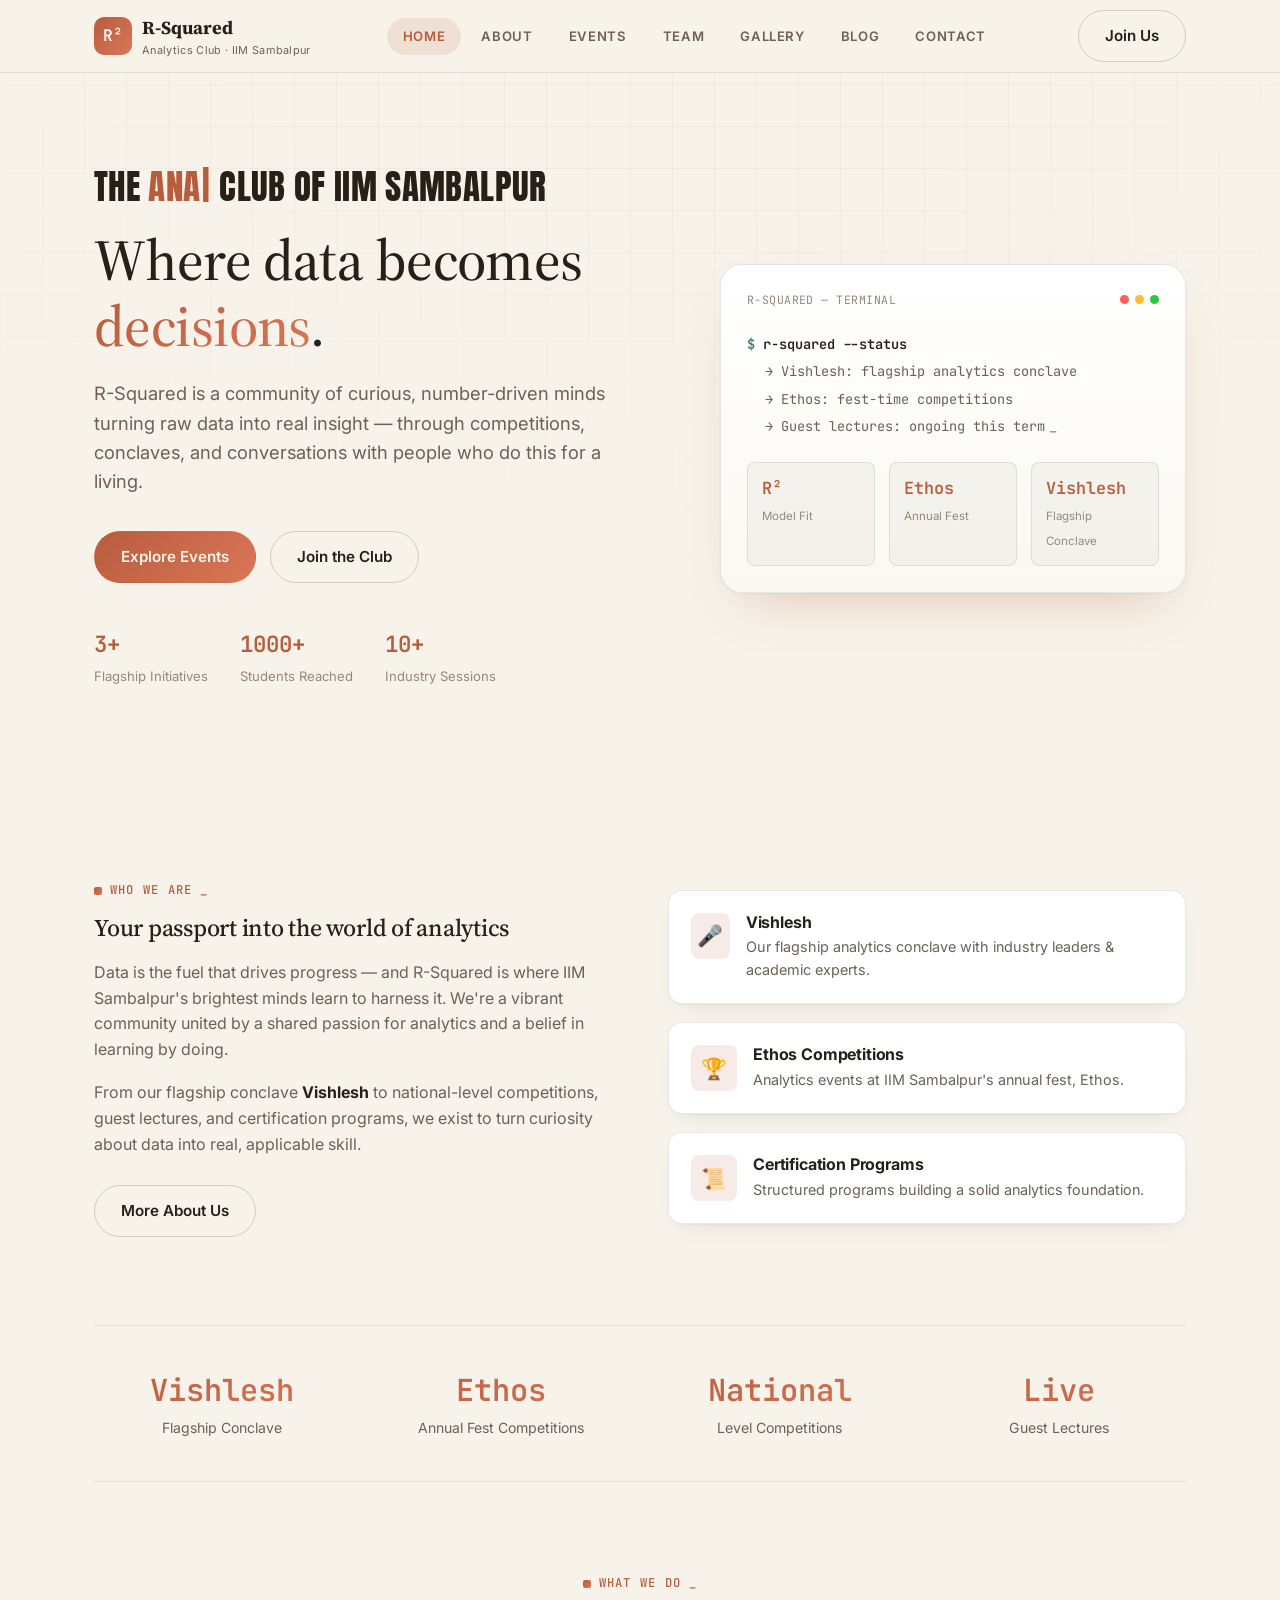
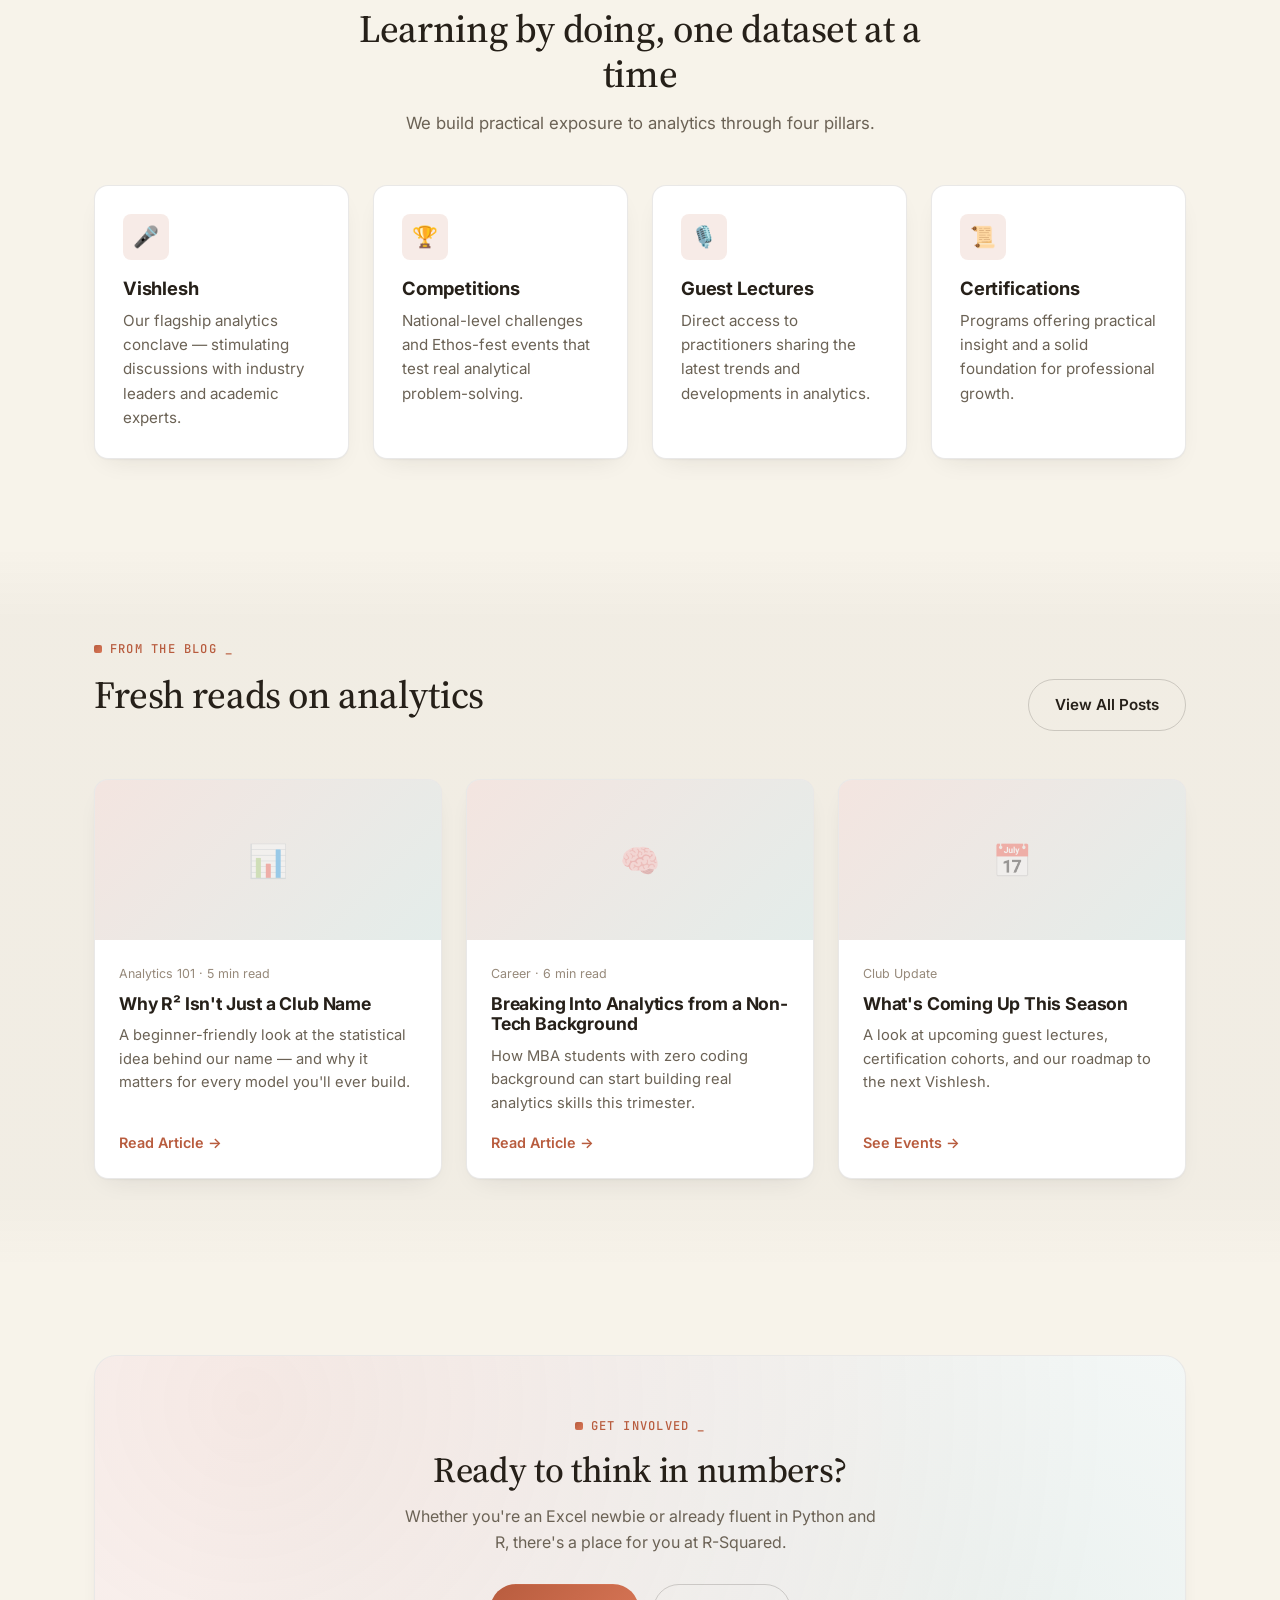
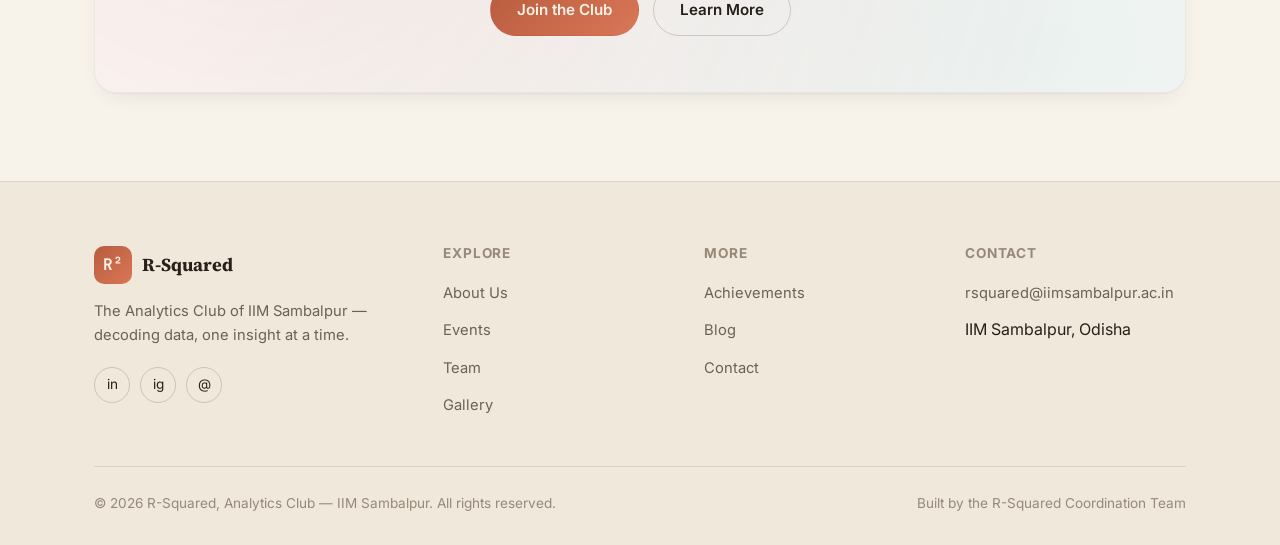
==== commit fd4918cc: "Add typewriter headline to homepage hero Replace the small badge pill with a bold Anton-styled stamp" ====
--- a/index.html
+++ b/index.html
@@ -7,7 +7,7 @@
 <meta name="description" content="R-Squared is the Analytics Club of IIM Sambalpur — home of Vishlesh, national analytics competitions, guest lectures, and certification programs." />
 <link rel="preconnect" href="https://fonts.googleapis.com" />
 <link rel="preconnect" href="https://fonts.gstatic.com" crossorigin />
-<link href="https://fonts.googleapis.com/css2?family=Source+Serif+4:opsz,wght@8..60,400;8..60,500;8..60,600;8..60,700&family=Inter:wght@400;500;600;700&family=JetBrains+Mono:wght@400;500;600;700&display=swap" rel="stylesheet" />
+<link href="https://fonts.googleapis.com/css2?family=Anton&family=Source+Serif+4:opsz,wght@8..60,400;8..60,500;8..60,600;8..60,700&family=Inter:wght@400;500;600;700&family=JetBrains+Mono:wght@400;500;600;700&display=swap" rel="stylesheet" />
 <link rel="stylesheet" href="css/style.css" />
 </head>
 <body>
@@ -38,7 +38,7 @@
 <header class="hero">
   <div class="container hero-grid">
     <div class="reveal in-view">
-      <div class="hero-badge"><span class="dot"></span> Official Analytics Club of IIM Sambalpur</div>
+      <p class="stamp-line">The <span class="cycle-wrap"><span class="cycle-word">Stats</span><span class="cycle-cursor">|</span></span> Club of IIM Sambalpur</p>
       <h1>Where data becomes <span class="grad">decisions</span>.</h1>
       <p class="lead">R-Squared is a community of curious, number-driven minds turning raw data into real insight — through competitions, conclaves, and conversations with people who do this for a living.</p>
       <div class="hero-actions">
--- a/css/style.css
+++ b/css/style.css
@@ -316,32 +316,32 @@
   align-items: center;
 }
 
-.hero-badge {
-  display: inline-flex;
-  align-items: center;
-  gap: 8px;
-  padding: 7px 14px;
-  border-radius: 999px;
-  border: 1px solid var(--border-strong);
-  background: var(--surface);
-  font-size: 0.8rem;
-  color: var(--text-dim);
-  margin-bottom: 22px;
-  box-shadow: var(--shadow-card);
-}
-
-.hero-badge .dot {
-  width: 7px;
-  height: 7px;
-  border-radius: 50%;
-  background: var(--accent);
-  box-shadow: 0 0 0 3px rgba(63, 125, 107, 0.2);
-  animation: pulse-dot 1.8s ease-in-out infinite;
-}
-
-@keyframes pulse-dot {
-  0%, 100% { opacity: 1; }
-  50% { opacity: 0.4; }
+.stamp-line {
+  font-family: "Anton", var(--font-head), sans-serif;
+  font-weight: 400;
+  text-transform: uppercase;
+  font-size: clamp(1.4rem, 3.4vw, 2.2rem);
+  letter-spacing: 0.01em;
+  line-height: 1.1;
+  color: var(--text);
+  margin-bottom: 20px;
+}
+
+.cycle-wrap {
+  display: inline-block;
+  color: var(--primary);
+  white-space: nowrap;
+}
+
+.cycle-cursor {
+  display: inline-block;
+  color: var(--primary);
+  margin-left: 2px;
+  animation: blink-cursor 1s steps(1) infinite;
+}
+
+@media (prefers-reduced-motion: reduce) {
+  .cycle-cursor { animation: none; }
 }
 
 .hero h1 {
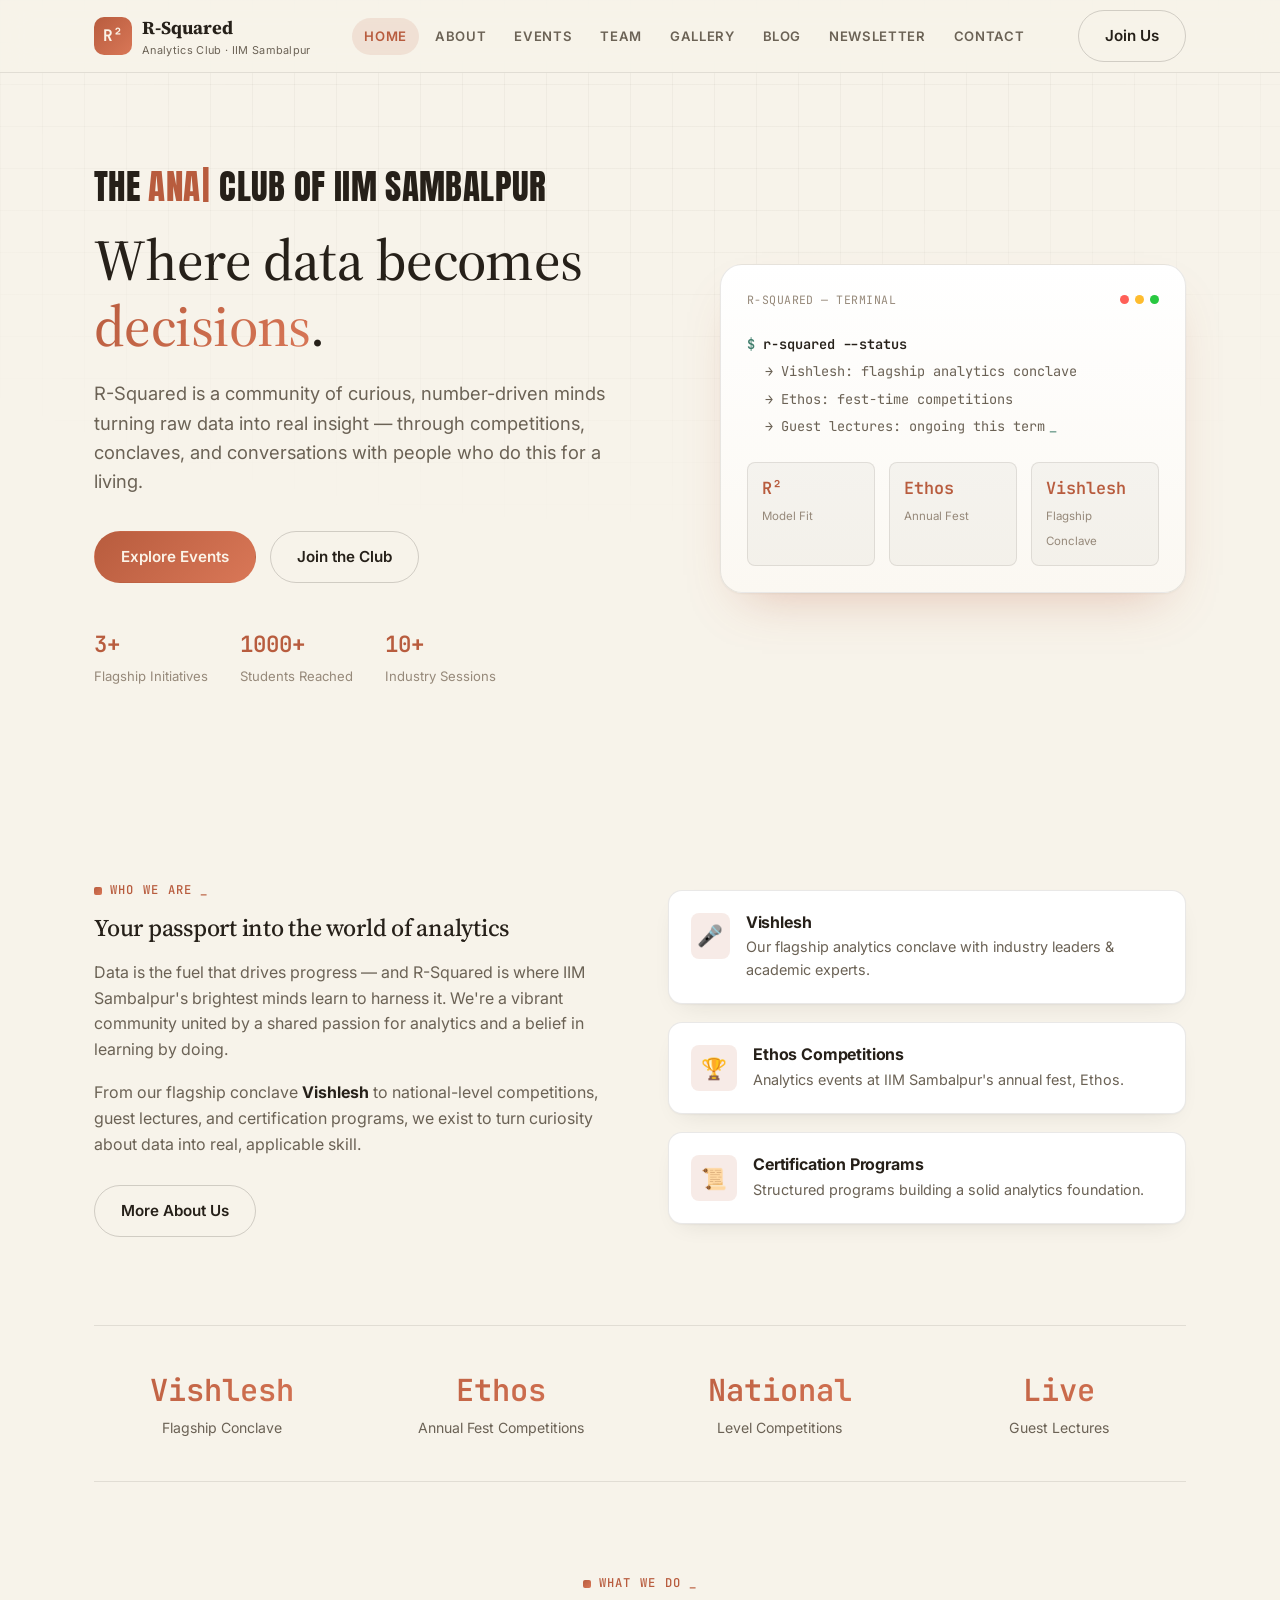
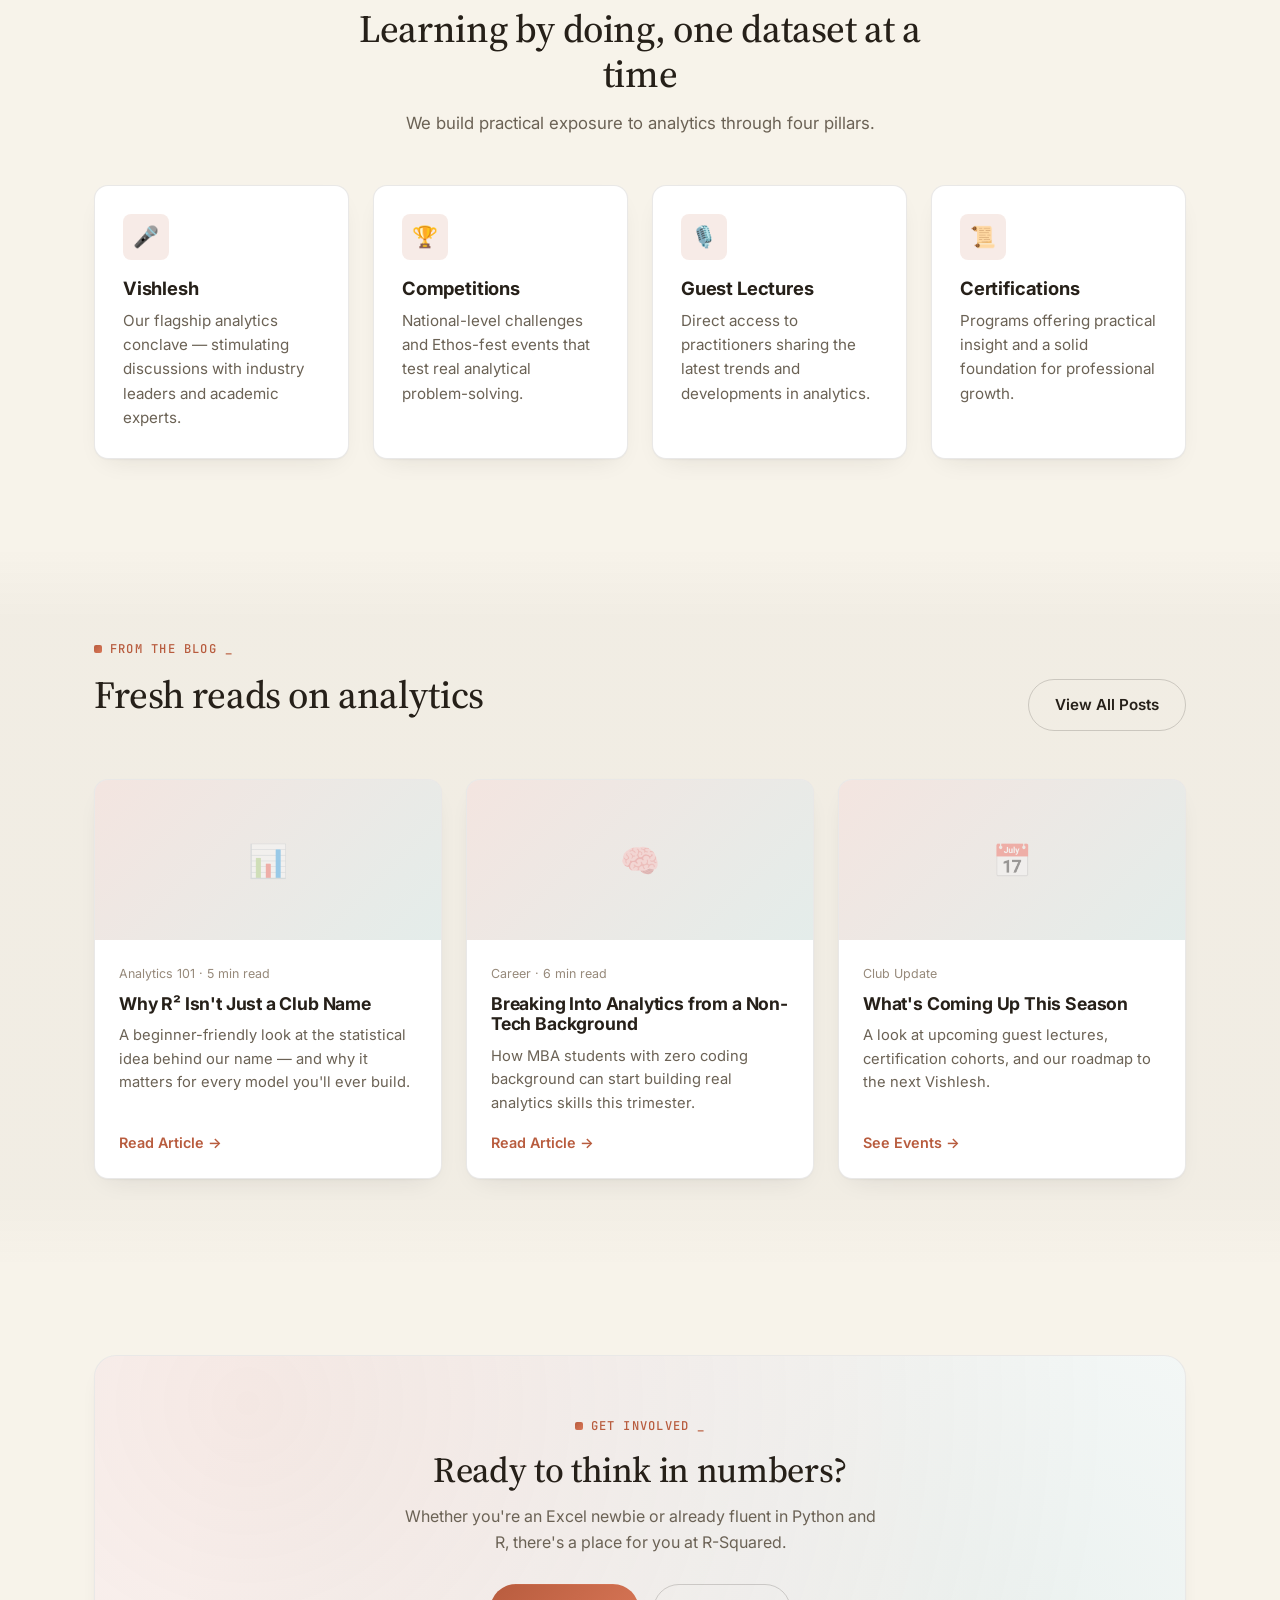
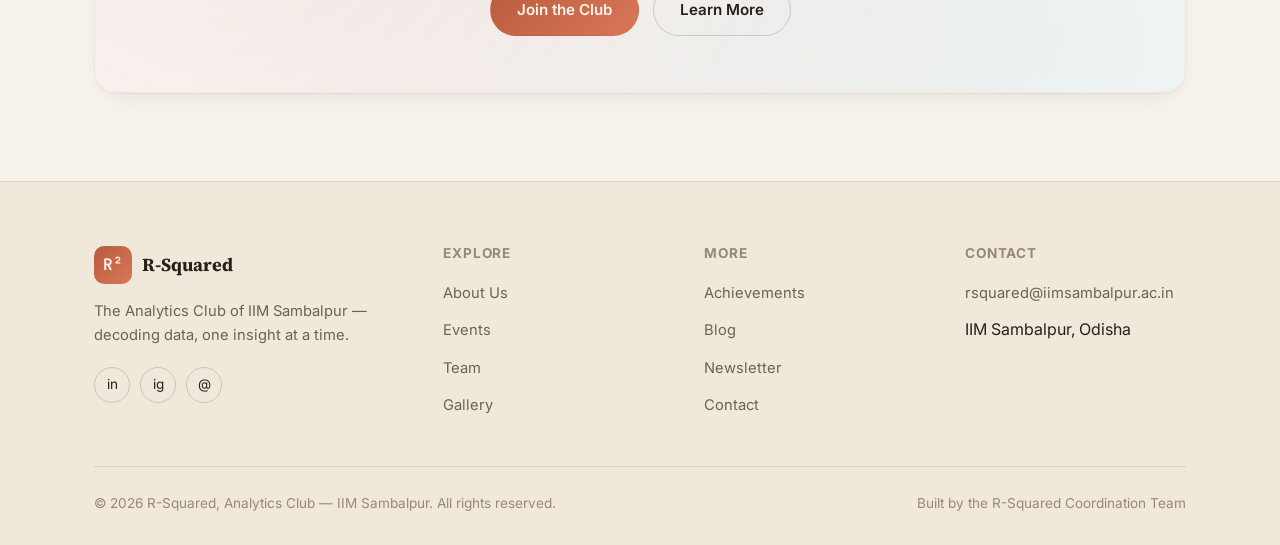
==== commit 349dd447: "Add newsletter page and nav link New newsletter.html with a mailto-based subscribe form, benefits se" ====
--- a/index.html
+++ b/index.html
@@ -25,6 +25,7 @@
       <a href="team.html" data-page="team.html">Team</a>
       <a href="gallery.html" data-page="gallery.html">Gallery</a>
       <a href="blog/index.html" data-page="blog">Blog</a>
+      <a href="newsletter.html" data-page="newsletter.html">Newsletter</a>
       <a href="contact.html" data-page="contact.html">Contact</a>
     </div>
     <div class="nav-cta">
@@ -232,6 +233,7 @@
         <ul>
           <li><a href="achievements.html">Achievements</a></li>
           <li><a href="blog/index.html">Blog</a></li>
+          <li><a href="newsletter.html">Newsletter</a></li>
           <li><a href="contact.html">Contact</a></li>
         </ul>
       </div>
--- a/css/style.css
+++ b/css/style.css
@@ -263,7 +263,7 @@
 }
 
 .nav-links a {
-  padding: 8px 16px;
+  padding: 8px 12px;
   border-radius: 999px;
   font-size: 0.82rem;
   font-weight: 600;
@@ -992,7 +992,7 @@
   .stats-strip { grid-template-columns: repeat(2, 1fr); row-gap: 30px; }
 }
 
-@media (max-width: 760px) {
+@media (max-width: 1080px) {
   .nav-links, .nav-cta .btn-outline { display: none; }
   .nav-toggle { display: flex; }
   .navbar.open .nav-links {
@@ -1007,6 +1007,9 @@
     border-bottom: 1px solid var(--border);
   }
   .navbar.open .nav-links a { padding: 12px 8px; width: 100%; }
+}
+
+@media (max-width: 760px) {
   .grid-2, .grid-3, .grid-4 { grid-template-columns: 1fr; }
   .form-row { grid-template-columns: 1fr; }
   .event-card { grid-template-columns: 1fr; }
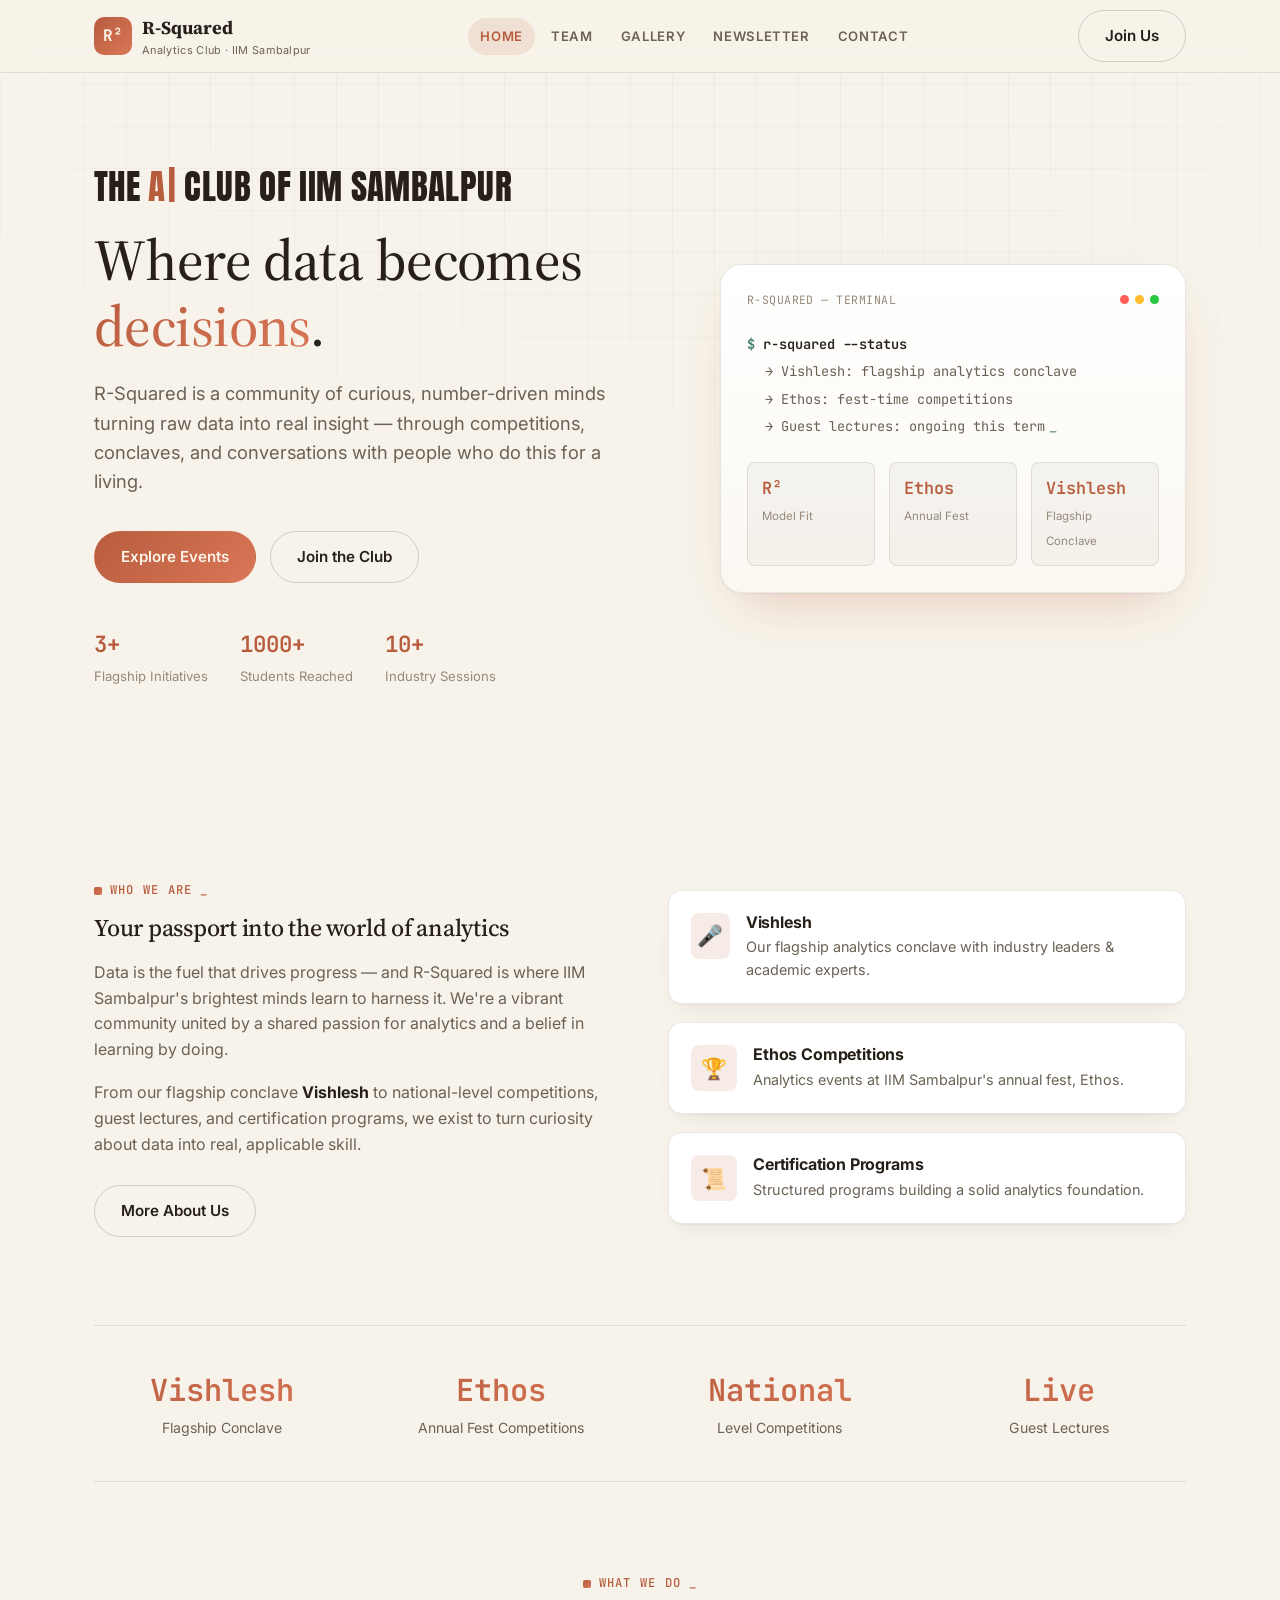
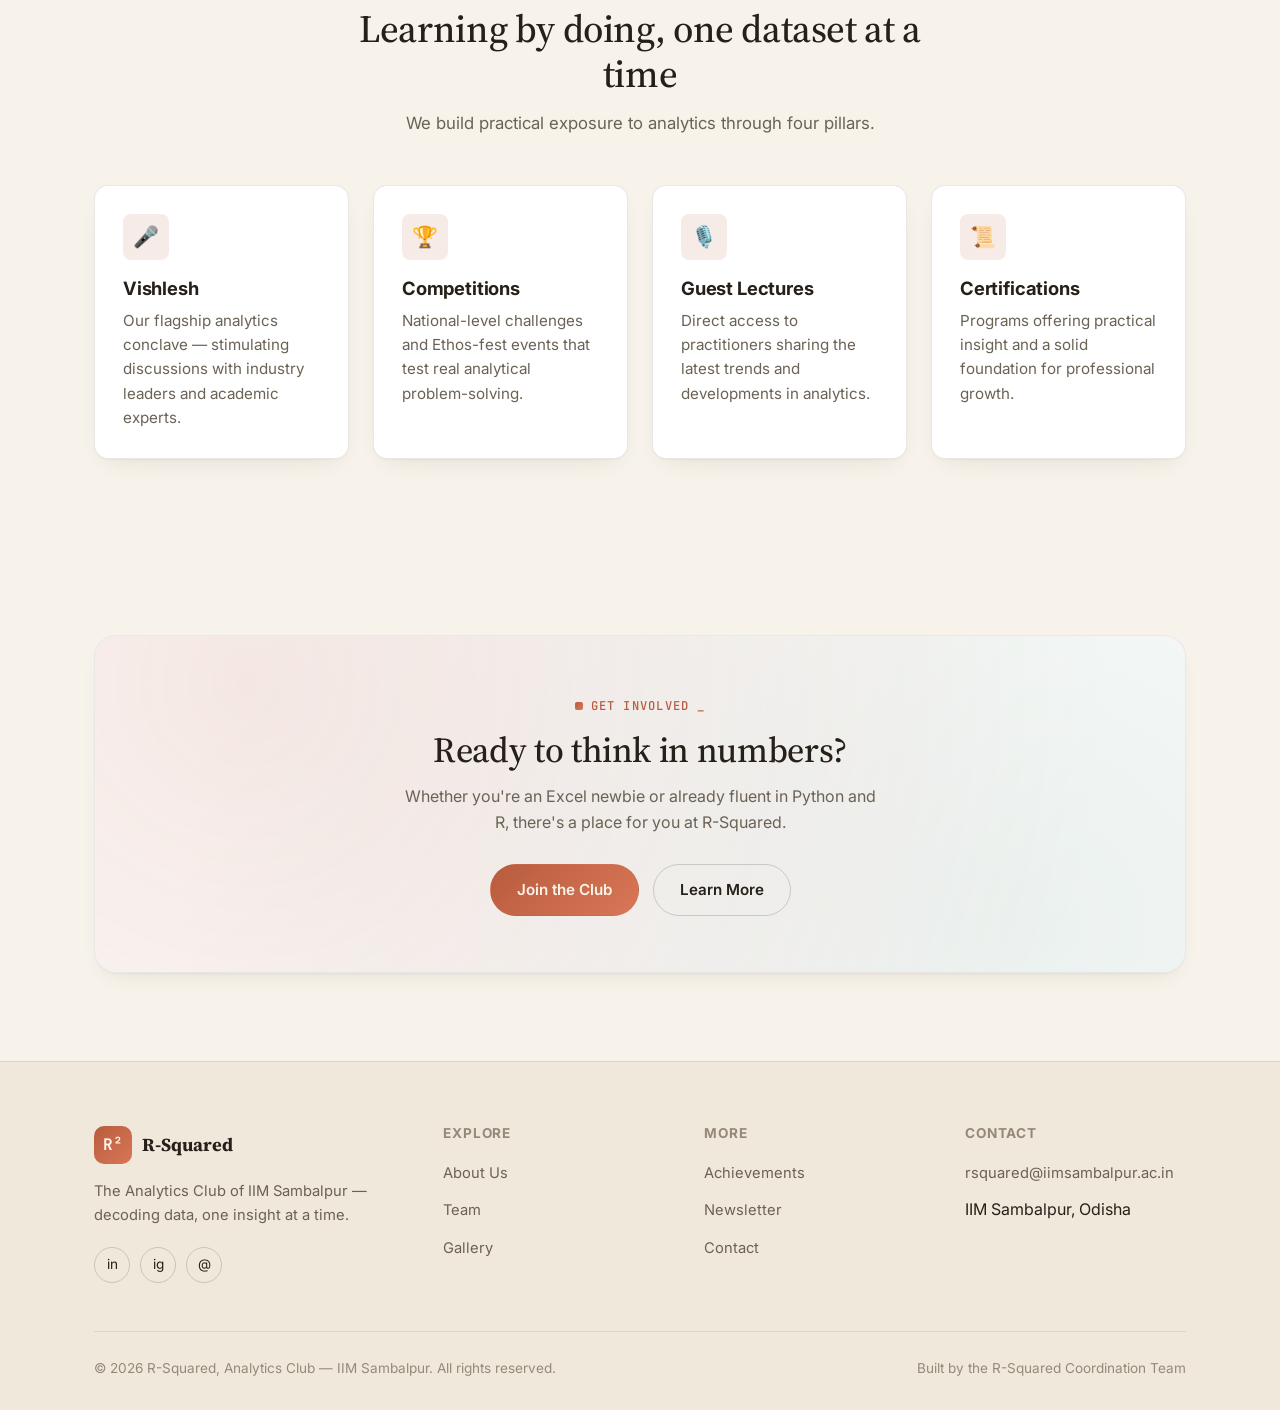
==== commit e629d929: "Remove blog and events pages; simplify header nav Delete the blog section entirely and merge the eve" ====
--- a/index.html
+++ b/index.html
@@ -20,11 +20,8 @@
     </a>
     <div class="nav-links">
       <a href="index.html" data-page="index.html" class="active">Home</a>
-      <a href="about.html" data-page="about.html">About</a>
-      <a href="events.html" data-page="events.html">Events</a>
       <a href="team.html" data-page="team.html">Team</a>
       <a href="gallery.html" data-page="gallery.html">Gallery</a>
-      <a href="blog/index.html" data-page="blog">Blog</a>
       <a href="newsletter.html" data-page="newsletter.html">Newsletter</a>
       <a href="contact.html" data-page="contact.html">Contact</a>
     </div>
@@ -43,7 +40,7 @@
       <h1>Where data becomes <span class="grad">decisions</span>.</h1>
       <p class="lead">R-Squared is a community of curious, number-driven minds turning raw data into real insight — through competitions, conclaves, and conversations with people who do this for a living.</p>
       <div class="hero-actions">
-        <a href="events.html" class="btn btn-primary">Explore Events</a>
+        <a href="about.html#events" class="btn btn-primary">Explore Events</a>
         <a href="contact.html" class="btn btn-outline">Join the Club</a>
       </div>
       <div class="hero-stats">
@@ -149,48 +146,6 @@
   </div>
 </section>
 
-<!-- LATEST FROM BLOG -->
-<section class="section section-alt">
-  <div class="container">
-    <div class="section-head" style="display:flex; align-items:flex-end; justify-content:space-between; max-width:none;">
-      <div>
-        <span class="eyebrow">From the blog</span>
-        <h2>Fresh reads on analytics</h2>
-      </div>
-      <a href="blog/index.html" class="btn btn-outline">View All Posts</a>
-    </div>
-    <div class="grid grid-3">
-      <a href="blog/post-1.html" class="blog-card reveal">
-        <div class="blog-thumb">📊</div>
-        <div class="blog-body">
-          <span class="blog-meta">Analytics 101 · 5 min read</span>
-          <h3>Why R² Isn't Just a Club Name</h3>
-          <p>A beginner-friendly look at the statistical idea behind our name — and why it matters for every model you'll ever build.</p>
-          <span class="blog-link">Read Article →</span>
-        </div>
-      </a>
-      <a href="blog/post-2.html" class="blog-card reveal">
-        <div class="blog-thumb">🧠</div>
-        <div class="blog-body">
-          <span class="blog-meta">Career · 6 min read</span>
-          <h3>Breaking Into Analytics from a Non-Tech Background</h3>
-          <p>How MBA students with zero coding background can start building real analytics skills this trimester.</p>
-          <span class="blog-link">Read Article →</span>
-        </div>
-      </a>
-      <a href="events.html" class="blog-card reveal">
-        <div class="blog-thumb">📅</div>
-        <div class="blog-body">
-          <span class="blog-meta">Club Update</span>
-          <h3>What's Coming Up This Season</h3>
-          <p>A look at upcoming guest lectures, certification cohorts, and our roadmap to the next Vishlesh.</p>
-          <span class="blog-link">See Events →</span>
-        </div>
-      </a>
-    </div>
-  </div>
-</section>
-
 <!-- CTA -->
 <section class="section">
   <div class="container">
@@ -223,7 +178,6 @@
         <h4>Explore</h4>
         <ul>
           <li><a href="about.html">About Us</a></li>
-          <li><a href="events.html">Events</a></li>
           <li><a href="team.html">Team</a></li>
           <li><a href="gallery.html">Gallery</a></li>
         </ul>
@@ -232,7 +186,6 @@
         <h4>More</h4>
         <ul>
           <li><a href="achievements.html">Achievements</a></li>
-          <li><a href="blog/index.html">Blog</a></li>
           <li><a href="newsletter.html">Newsletter</a></li>
           <li><a href="contact.html">Contact</a></li>
         </ul>
--- a/css/style.css
+++ b/css/style.css
@@ -710,45 +710,6 @@
   border-radius: 999px;
   backdrop-filter: blur(4px);
 }
-
-/* ---------- Blog ---------- */
-.blog-card {
-  background: var(--surface);
-  border: 1px solid var(--border);
-  border-radius: var(--radius-md);
-  overflow: hidden;
-  display: flex;
-  flex-direction: column;
-  box-shadow: var(--shadow-card);
-}
-
-.blog-thumb {
-  height: 160px;
-  background: linear-gradient(135deg, rgba(184,92,62,0.16), rgba(63,125,107,0.14));
-  display: flex;
-  align-items: center;
-  justify-content: center;
-  font-size: 2rem;
-  color: rgba(38,32,25,0.35);
-}
-
-.blog-body { padding: 24px; flex: 1; display: flex; flex-direction: column; }
-.blog-meta { font-size: 0.78rem; color: var(--text-faint); margin-bottom: 10px; }
-.blog-body h3 { font-size: 1.1rem; margin-bottom: 10px; }
-.blog-body p { color: var(--text-dim); font-size: 0.92rem; margin-bottom: 16px; }
-.blog-link { color: var(--primary); font-weight: 600; font-size: 0.9rem; margin-top: auto; }
-
-.blog-post {
-  max-width: 760px;
-  margin-inline: auto;
-}
-.blog-post h1 { font-size: clamp(1.8rem, 4vw, 2.6rem); margin: 18px 0 10px; }
-.blog-post .blog-meta { margin-bottom: 30px; }
-.blog-post p { color: var(--text-dim); margin-bottom: 18px; font-size: 1.02rem; }
-.blog-post h2 { margin: 32px 0 14px; font-size: 1.4rem; }
-.blog-post ul { margin: 0 0 18px 0; }
-.blog-post li { color: var(--text-dim); margin-bottom: 8px; padding-left: 20px; position: relative; }
-.blog-post li::before { content: "—"; position: absolute; left: 0; color: var(--primary); }
 
 /* ---------- CTA banner ---------- */
 .cta-banner {
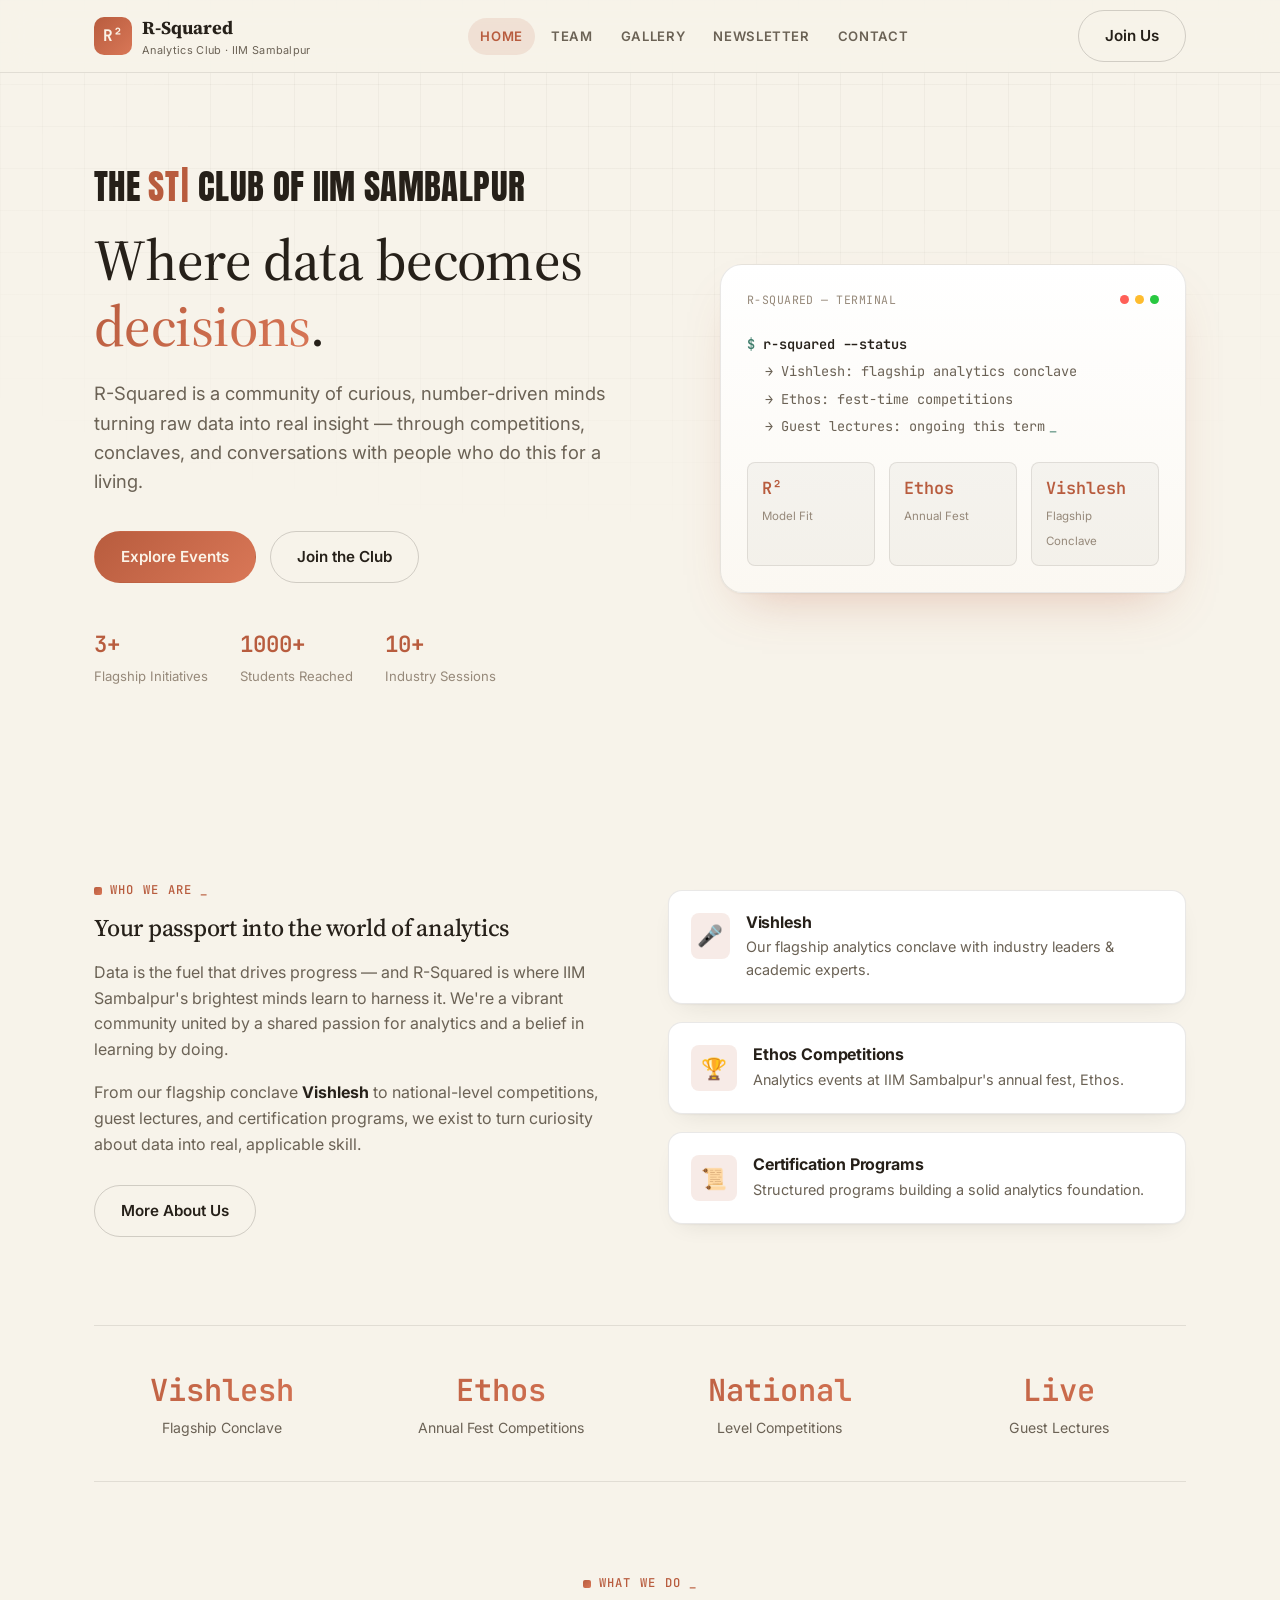
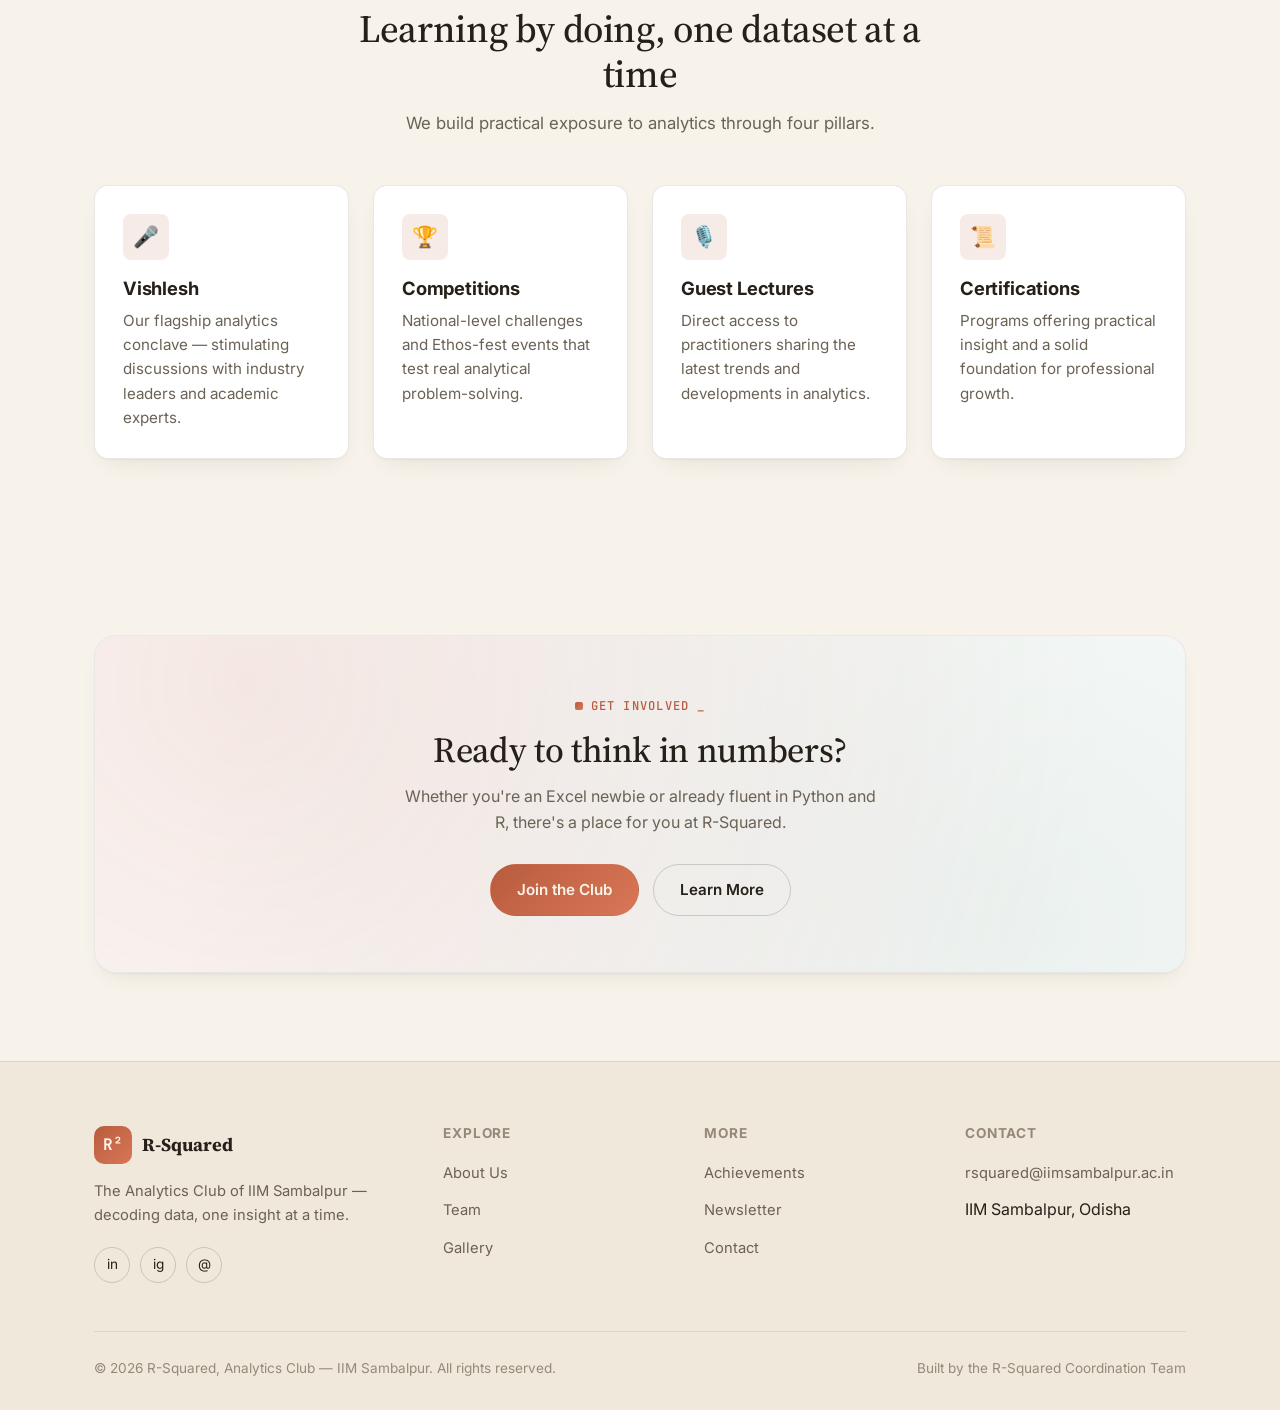
==== commit 7f39c92a: "Link official LinkedIn, Instagram and email in footer socials Point the footer and contact-page soci" ====
--- a/index.html
+++ b/index.html
@@ -169,9 +169,9 @@
         <a href="index.html" class="brand"><span class="brand-mark">R²</span><span>R-Squared</span></a>
         <p>The Analytics Club of IIM Sambalpur — decoding data, one insight at a time.</p>
         <div class="social-row">
-          <a href="#" aria-label="LinkedIn">in</a>
-          <a href="#" aria-label="Instagram">ig</a>
-          <a href="#" aria-label="Email">@</a>
+          <a href="https://www.linkedin.com/company/rsquarediim/" target="_blank" rel="noopener" aria-label="LinkedIn">in</a>
+          <a href="https://www.instagram.com/r2_iimsbp/" target="_blank" rel="noopener" aria-label="Instagram">ig</a>
+          <a href="mailto:rsquared@iimsambalpur.ac.in" aria-label="Email">@</a>
         </div>
       </div>
       <div>
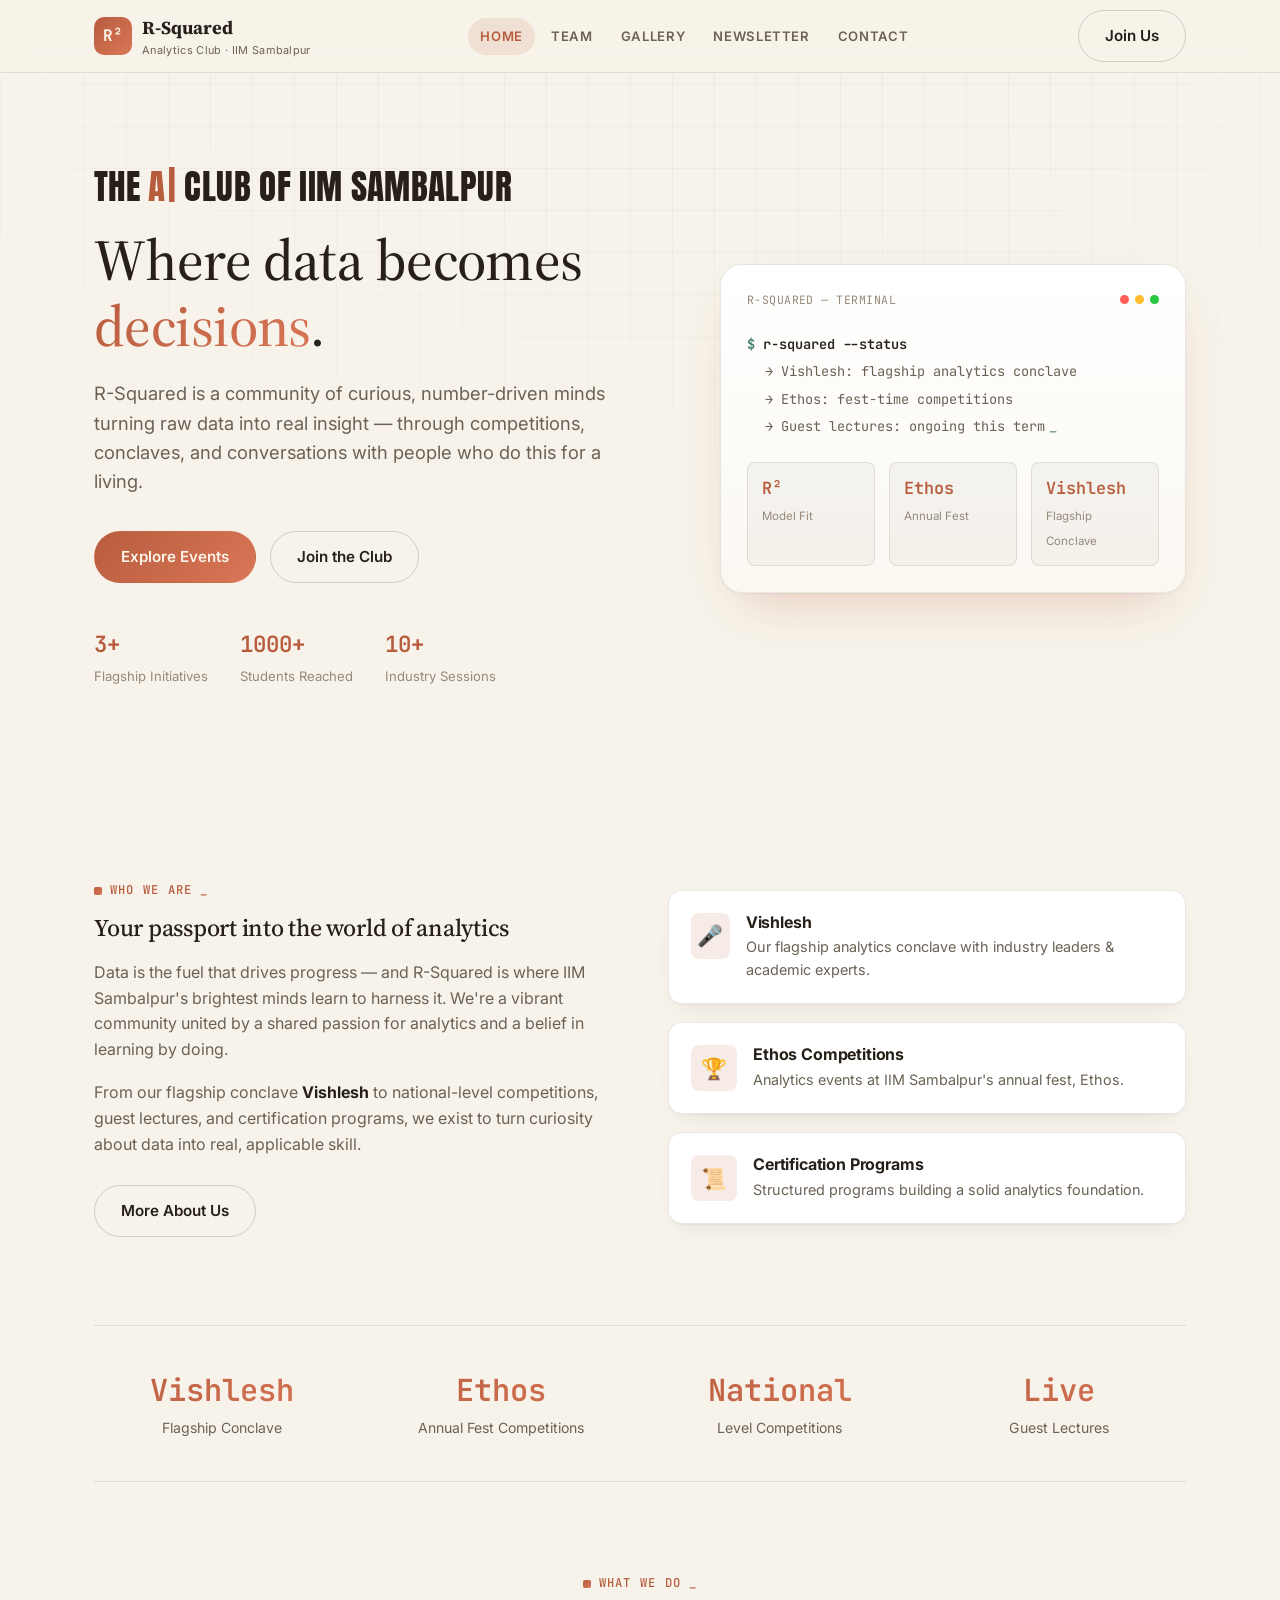
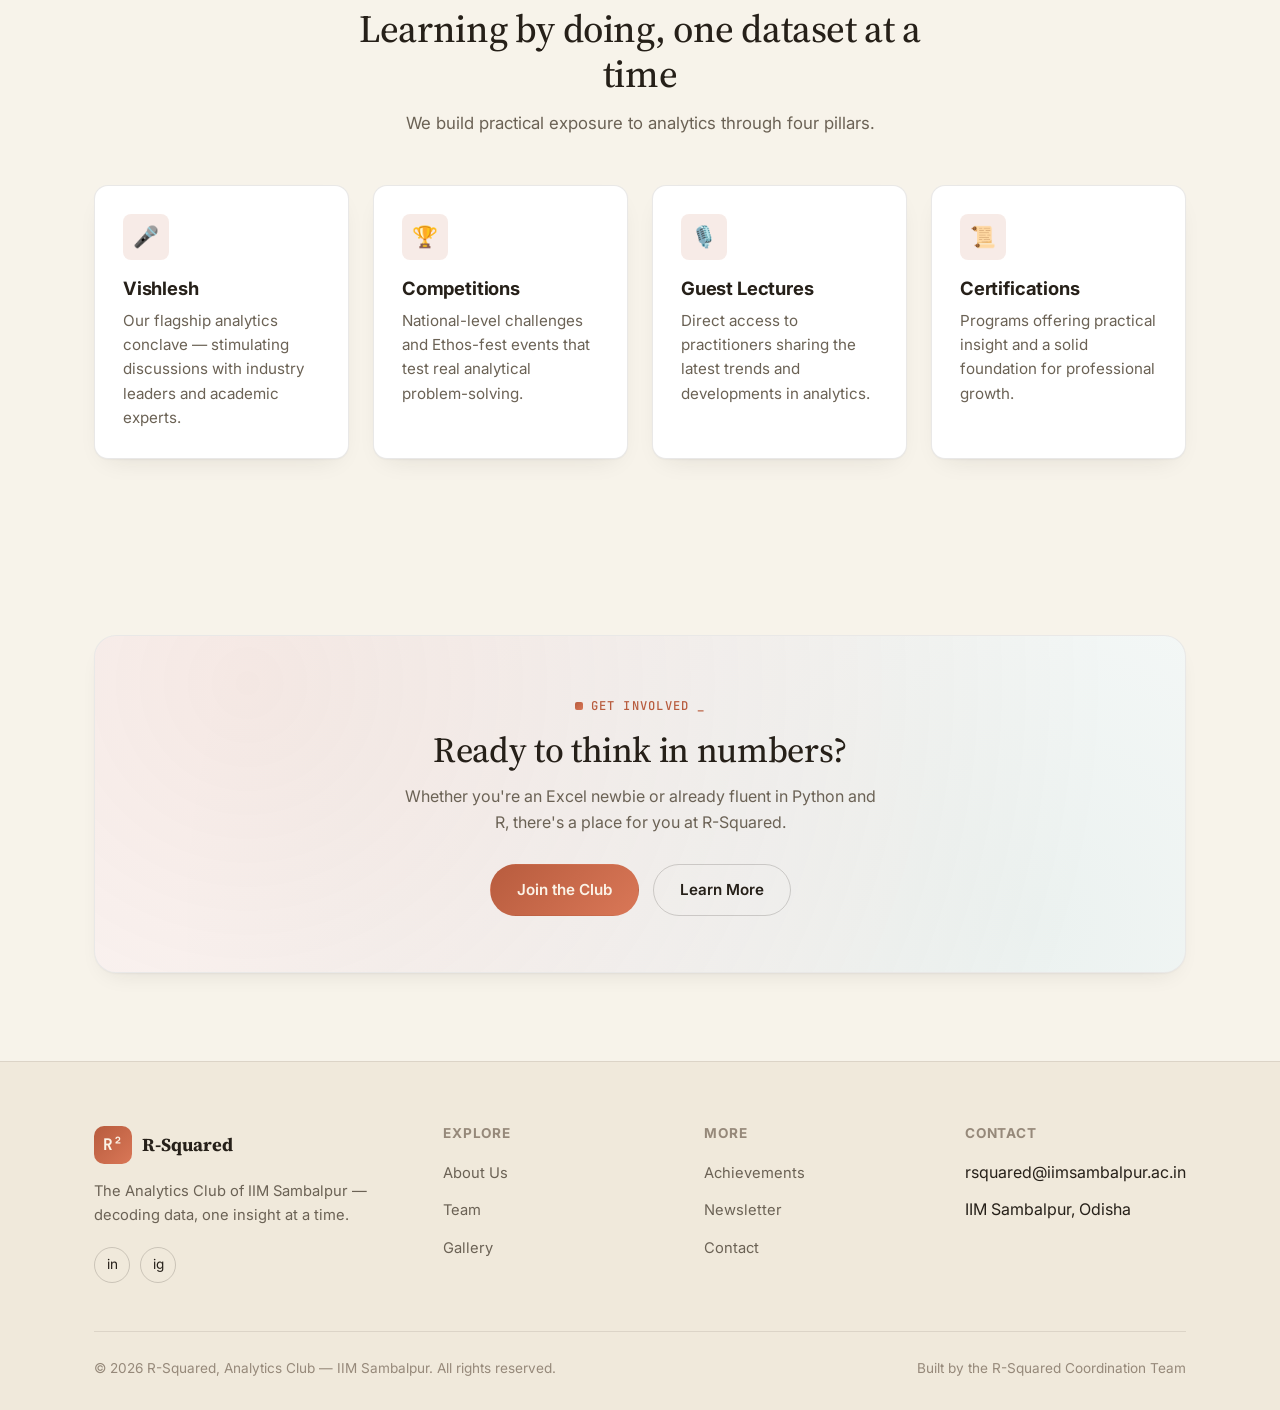
==== commit 92aa2dd4: "Drive team and alumni pages from a Google Sheet; remove mail-client forms Team and Alumni pages now " ====
--- a/index.html
+++ b/index.html
@@ -171,7 +171,6 @@
         <div class="social-row">
           <a href="https://www.linkedin.com/company/rsquarediim/" target="_blank" rel="noopener" aria-label="LinkedIn">in</a>
           <a href="https://www.instagram.com/r2_iimsbp/" target="_blank" rel="noopener" aria-label="Instagram">ig</a>
-          <a href="mailto:rsquared@iimsambalpur.ac.in" aria-label="Email">@</a>
         </div>
       </div>
       <div>
@@ -193,7 +192,7 @@
       <div>
         <h4>Contact</h4>
         <ul>
-          <li><a href="mailto:rsquared@iimsambalpur.ac.in">rsquared@iimsambalpur.ac.in</a></li>
+          <li>rsquared@iimsambalpur.ac.in</li>
           <li>IIM Sambalpur, Odisha</li>
         </ul>
       </div>
--- a/css/style.css
+++ b/css/style.css
@@ -201,8 +201,6 @@
   transform: translateY(-2px);
 }
 
-.btn-block { width: 100%; }
-
 /* ---------- Navbar ---------- */
 .navbar {
   position: fixed;
@@ -799,44 +797,6 @@
   color: var(--text-faint);
   font-family: var(--font-mono);
   font-size: 0.9rem;
-}
-
-/* ---------- Forms ---------- */
-.form-grid { display: grid; gap: 18px; }
-.form-row { display: grid; grid-template-columns: 1fr 1fr; gap: 18px; }
-
-label {
-  display: block;
-  font-size: 0.85rem;
-  color: var(--text-dim);
-  margin-bottom: 8px;
-  font-weight: 500;
-}
-
-input, textarea, select {
-  width: 100%;
-  background: var(--fill-subtle);
-  border: 1px solid var(--border-strong);
-  border-radius: var(--radius-sm);
-  padding: 13px 16px;
-  color: var(--text);
-  font-family: var(--font-body);
-  font-size: 0.95rem;
-  transition: border-color 0.2s ease, background 0.2s ease;
-}
-
-input:focus, textarea:focus, select:focus {
-  outline: none;
-  border-color: var(--primary);
-  background: rgba(184, 92, 62, 0.05);
-}
-
-textarea { resize: vertical; min-height: 130px; }
-
-.form-note {
-  font-size: 0.82rem;
-  color: var(--text-faint);
-  margin-top: 6px;
 }
 
 .contact-info-card {
@@ -972,7 +932,6 @@
 
 @media (max-width: 760px) {
   .grid-2, .grid-3, .grid-4 { grid-template-columns: 1fr; }
-  .form-row { grid-template-columns: 1fr; }
   .event-card { grid-template-columns: 1fr; }
   .event-date { flex-direction: row; gap: 8px; justify-content: center; }
   .footer-grid { grid-template-columns: 1fr; gap: 30px; }
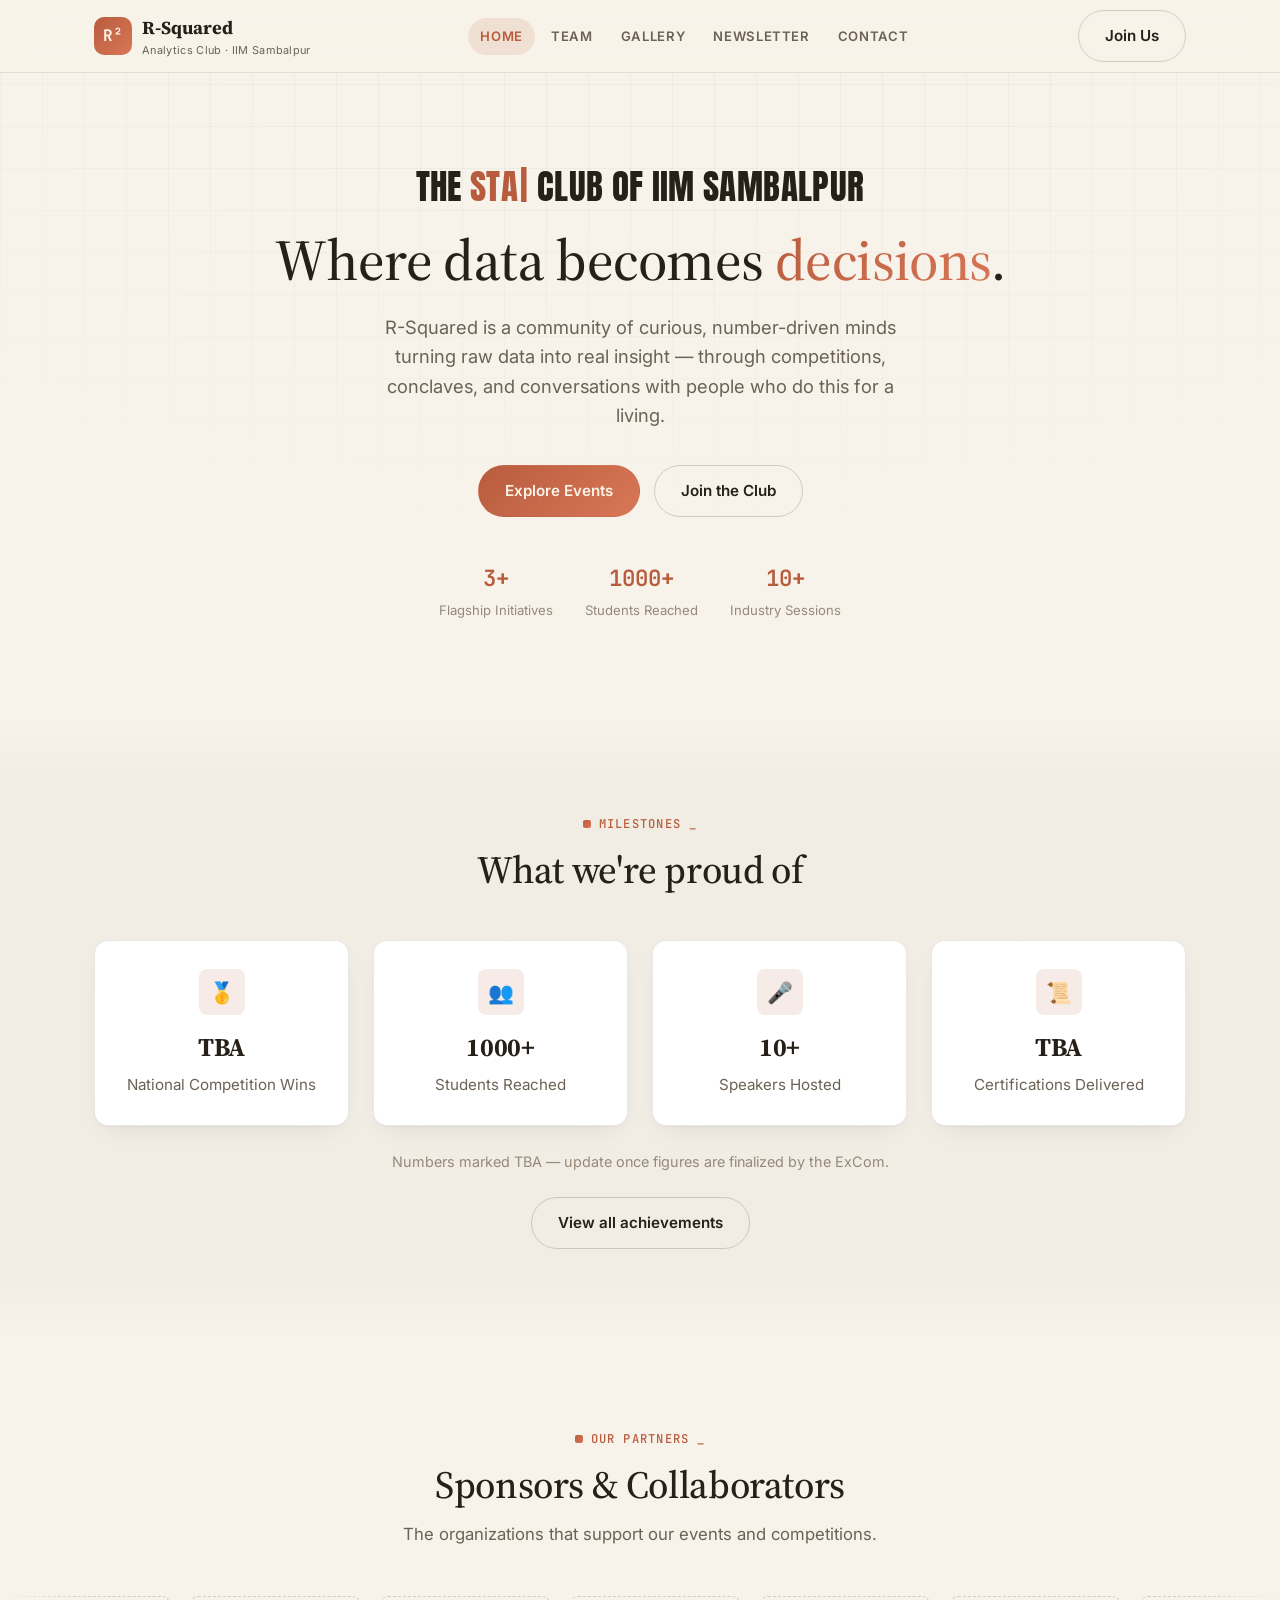
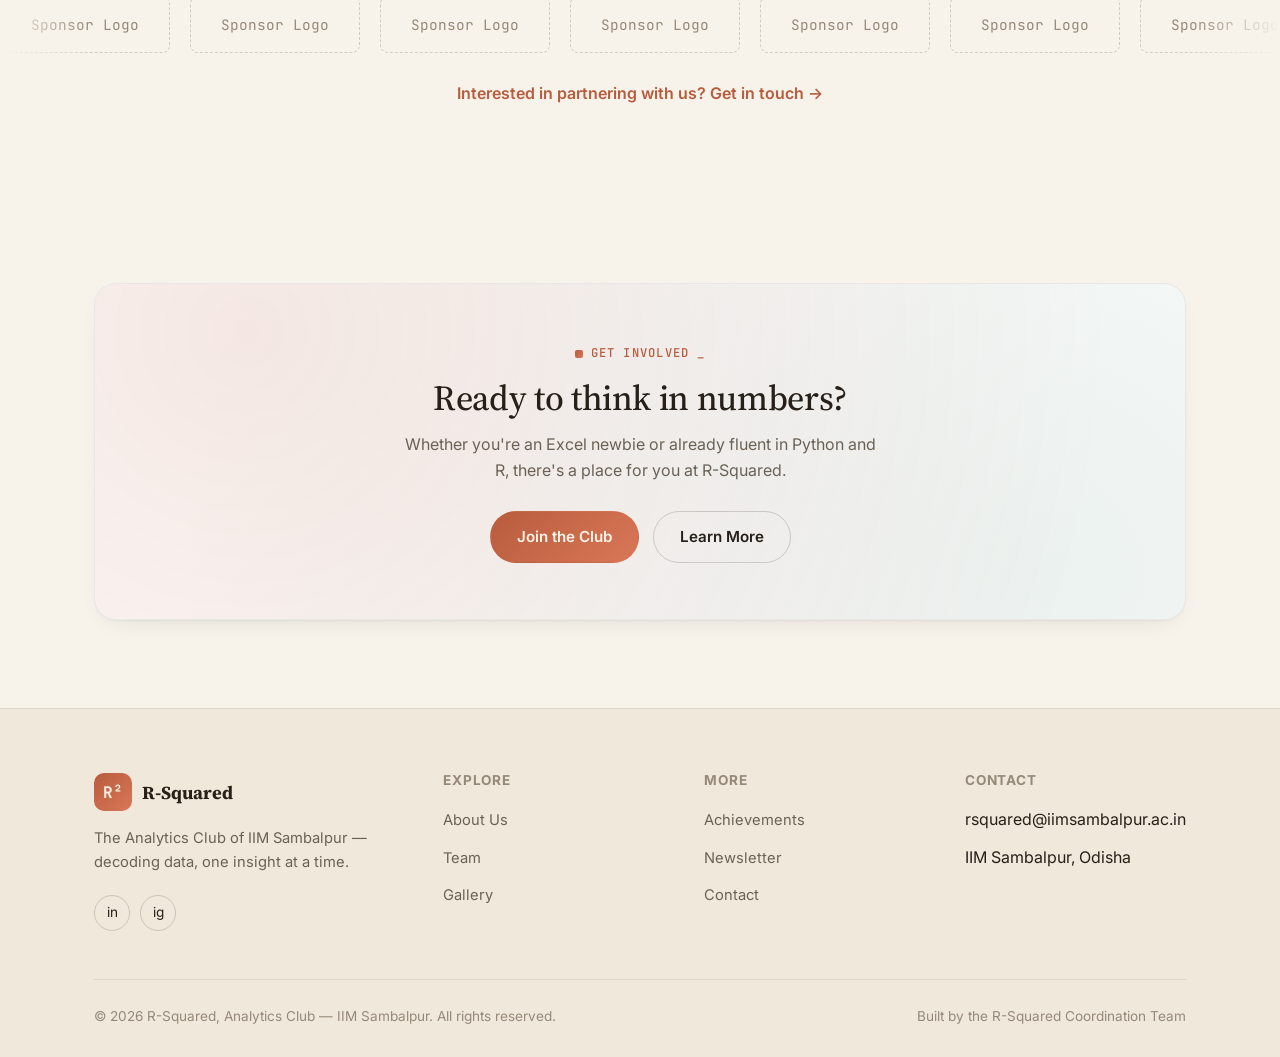
==== commit ec181016: "Rework homepage: milestones, scrolling sponsor logos, trimmed sections Add a "What we're proud of" m" ====
--- a/index.html
+++ b/index.html
@@ -49,100 +49,67 @@
         <div class="stat"><b>10+</b><span>Industry Sessions</span></div>
       </div>
     </div>
-
-    <div class="hero-visual reveal in-view">
-      <div class="panel">
-        <div class="panel-head">
-          <span class="label">r-squared — terminal</span>
-          <div class="dots"><span></span><span></span><span></span></div>
-        </div>
-        <div class="terminal-block">
-          <span class="cmd"><span class="prompt">$</span>r-squared --status</span>
-          <span class="out">→ Vishlesh: flagship analytics conclave</span>
-          <span class="out">→ Ethos: fest-time competitions</span>
-          <span class="out">→ Guest lectures: ongoing this term</span>
-        </div>
-        <div class="panel-metrics">
-          <div class="metric"><b>R²</b><span>Model Fit</span></div>
-          <div class="metric"><b>Ethos</b><span>Annual Fest</span></div>
-          <div class="metric"><b>Vishlesh</b><span>Flagship Conclave</span></div>
-        </div>
-      </div>
-    </div>
   </div>
 </header>
 
-<!-- ABOUT SNIPPET -->
-<section class="section">
+<!-- MILESTONES -->
+<section class="section section-alt">
   <div class="container">
-    <div class="grid grid-2" style="align-items:center; gap:56px;">
-      <div class="reveal">
-        <span class="eyebrow">Who we are</span>
-        <h2 style="margin-bottom:18px;">Your passport into the world of analytics</h2>
-        <p style="color:var(--text-dim); margin-bottom:18px;">Data is the fuel that drives progress — and R-Squared is where IIM Sambalpur's brightest minds learn to harness it. We're a vibrant community united by a shared passion for analytics and a belief in learning by doing.</p>
-        <p style="color:var(--text-dim); margin-bottom:28px;">From our flagship conclave <strong style="color:var(--text)">Vishlesh</strong> to national-level competitions, guest lectures, and certification programs, we exist to turn curiosity about data into real, applicable skill.</p>
-        <a href="about.html" class="btn btn-outline">More About Us</a>
+    <div class="section-head center">
+      <span class="eyebrow" style="justify-content:center;">Milestones</span>
+      <h2>What we're proud of</h2>
+    </div>
+    <div class="grid grid-4">
+      <div class="card reveal" style="text-align:center;">
+        <div class="card-icon" style="margin-inline:auto;">🥇</div>
+        <h3 style="font-size:1.6rem; font-family:var(--font-head);">TBA</h3>
+        <p>National Competition Wins</p>
       </div>
-      <div class="reveal">
-        <div class="grid" style="gap:18px;">
-          <div class="card" style="display:flex; gap:16px; align-items:flex-start; padding:22px;">
-            <div class="card-icon" style="margin-bottom:0;">🎤</div>
-            <div><h3 style="font-size:1rem; margin-bottom:4px;">Vishlesh</h3><p style="font-size:0.9rem;">Our flagship analytics conclave with industry leaders & academic experts.</p></div>
-          </div>
-          <div class="card" style="display:flex; gap:16px; align-items:flex-start; padding:22px;">
-            <div class="card-icon" style="margin-bottom:0;">🏆</div>
-            <div><h3 style="font-size:1rem; margin-bottom:4px;">Ethos Competitions</h3><p style="font-size:0.9rem;">Analytics events at IIM Sambalpur's annual fest, Ethos.</p></div>
-          </div>
-          <div class="card" style="display:flex; gap:16px; align-items:flex-start; padding:22px;">
-            <div class="card-icon" style="margin-bottom:0;">📜</div>
-            <div><h3 style="font-size:1rem; margin-bottom:4px;">Certification Programs</h3><p style="font-size:0.9rem;">Structured programs building a solid analytics foundation.</p></div>
-          </div>
-        </div>
+      <div class="card reveal" style="text-align:center;">
+        <div class="card-icon" style="margin-inline:auto;">👥</div>
+        <h3 style="font-size:1.6rem; font-family:var(--font-head);">1000+</h3>
+        <p>Students Reached</p>
       </div>
+      <div class="card reveal" style="text-align:center;">
+        <div class="card-icon" style="margin-inline:auto;">🎤</div>
+        <h3 style="font-size:1.6rem; font-family:var(--font-head);">10+</h3>
+        <p>Speakers Hosted</p>
+      </div>
+      <div class="card reveal" style="text-align:center;">
+        <div class="card-icon" style="margin-inline:auto;">📜</div>
+        <h3 style="font-size:1.6rem; font-family:var(--font-head);">TBA</h3>
+        <p>Certifications Delivered</p>
+      </div>
+    </div>
+    <p style="text-align:center; color:var(--text-faint); margin-top:24px; font-size:0.9rem;">Numbers marked TBA — update once figures are finalized by the ExCom.</p>
+    <div style="text-align:center; margin-top:24px;">
+      <a href="achievements.html" class="btn btn-outline">View all achievements</a>
     </div>
   </div>
 </section>
 
-<!-- STATS STRIP -->
-<section class="container">
-  <div class="stats-strip reveal">
-    <div class="stat"><b>Vishlesh</b><span>Flagship Conclave</span></div>
-    <div class="stat"><b>Ethos</b><span>Annual Fest Competitions</span></div>
-    <div class="stat"><b>National</b><span>Level Competitions</span></div>
-    <div class="stat"><b>Live</b><span>Guest Lectures</span></div>
-  </div>
-</section>
-
-<!-- WHAT WE DO -->
+<!-- SPONSORS & PARTNERS -->
 <section class="section">
   <div class="container">
     <div class="section-head center">
-      <span class="eyebrow" style="justify-content:center;">What we do</span>
-      <h2>Learning by doing, one dataset at a time</h2>
-      <p>We build practical exposure to analytics through four pillars.</p>
+      <span class="eyebrow" style="justify-content:center;">Our partners</span>
+      <h2>Sponsors &amp; Collaborators</h2>
+      <p>The organizations that support our events and competitions.</p>
     </div>
-    <div class="grid grid-4">
-      <div class="card reveal">
-        <div class="card-icon">🎤</div>
-        <h3>Vishlesh</h3>
-        <p>Our flagship analytics conclave — stimulating discussions with industry leaders and academic experts.</p>
-      </div>
-      <div class="card reveal">
-        <div class="card-icon">🏆</div>
-        <h3>Competitions</h3>
-        <p>National-level challenges and Ethos-fest events that test real analytical problem-solving.</p>
-      </div>
-      <div class="card reveal">
-        <div class="card-icon">🎙️</div>
-        <h3>Guest Lectures</h3>
-        <p>Direct access to practitioners sharing the latest trends and developments in analytics.</p>
-      </div>
-      <div class="card reveal">
-        <div class="card-icon">📜</div>
-        <h3>Certifications</h3>
-        <p>Programs offering practical insight and a solid foundation for professional growth.</p>
-      </div>
+  </div>
+
+  <!-- Add or remove logos here; the strip loops automatically. -->
+  <div class="marquee reveal" data-marquee>
+    <div class="marquee-track">
+      <div class="sponsor-chip">Sponsor Logo</div>
+      <div class="sponsor-chip">Sponsor Logo</div>
+      <div class="sponsor-chip">Sponsor Logo</div>
+      <div class="sponsor-chip">Sponsor Logo</div>
     </div>
+  </div>
+
+  <div class="container">
+    <p style="text-align:center; margin-top:28px;"><a href="contact.html" style="color:var(--primary); font-weight:600;">Interested in partnering with us? Get in touch →</a></p>
   </div>
 </section>
 
--- a/css/style.css
+++ b/css/style.css
@@ -308,10 +308,8 @@
 }
 
 .hero-grid {
-  display: grid;
-  grid-template-columns: 1.1fr 0.9fr;
-  gap: 56px;
-  align-items: center;
+  max-width: 860px;
+  text-align: center;
 }
 
 .stamp-line {
@@ -358,11 +356,12 @@
   font-size: 1.15rem;
   color: var(--text-dim);
   max-width: 540px;
-  margin-bottom: 34px;
+  margin: 0 auto 34px;
 }
 
 .hero-actions {
   display: flex;
+  justify-content: center;
   gap: 14px;
   flex-wrap: wrap;
   margin-bottom: 44px;
@@ -370,6 +369,7 @@
 
 .hero-stats {
   display: flex;
+  justify-content: center;
   gap: 32px;
   flex-wrap: wrap;
 }
@@ -387,11 +387,7 @@
   color: var(--text-faint);
 }
 
-/* Hero visual: mock analytics panel */
-.hero-visual {
-  position: relative;
-}
-
+/* Mock analytics panel (About page) */
 .panel {
   background: linear-gradient(180deg, var(--surface), var(--surface-2));
   border: 1px solid var(--border);
@@ -527,34 +523,6 @@
 .card p {
   color: var(--text-dim);
   font-size: 0.95rem;
-}
-
-/* ---------- Stats strip ---------- */
-.stats-strip {
-  display: grid;
-  grid-template-columns: repeat(4, 1fr);
-  gap: 24px;
-  padding: 40px 0;
-  border-top: 1px solid var(--border);
-  border-bottom: 1px solid var(--border);
-}
-
-.stats-strip .stat { text-align: center; }
-
-.stats-strip .stat b {
-  font-family: var(--font-mono);
-  font-weight: 600;
-  font-size: 1.9rem;
-  background: var(--grad-primary);
-  -webkit-background-clip: text;
-  background-clip: text;
-  color: transparent;
-  display: block;
-}
-
-.stats-strip .stat span {
-  color: var(--text-dim);
-  font-size: 0.88rem;
 }
 
 /* ---------- Timeline ---------- */
@@ -799,6 +767,69 @@
   font-size: 0.9rem;
 }
 
+/* ---------- Logo marquee (homepage sponsors) ---------- */
+.marquee {
+  overflow: hidden;
+  -webkit-mask-image: linear-gradient(90deg, transparent, #000 7%, #000 93%, transparent);
+  mask-image: linear-gradient(90deg, transparent, #000 7%, #000 93%, transparent);
+}
+
+.marquee-track {
+  display: flex;
+  flex-wrap: wrap;
+  justify-content: center;
+}
+
+.marquee-track > * {
+  flex: 0 0 auto;
+  margin-right: 20px;
+  white-space: nowrap;
+}
+
+/* only scrolls once main.js has duplicated the logos */
+.marquee.is-ready .marquee-track {
+  flex-wrap: nowrap;
+  justify-content: flex-start;
+  width: max-content;
+  animation: marquee-scroll var(--marquee-duration, 30s) linear infinite;
+}
+
+.marquee.is-ready:hover .marquee-track { animation-play-state: paused; }
+
+@keyframes marquee-scroll {
+  to { transform: translateX(-50%); }
+}
+
+@media (prefers-reduced-motion: reduce) {
+  .marquee.is-ready .marquee-track {
+    animation: none;
+    flex-wrap: wrap;
+    justify-content: center;
+    width: auto;
+  }
+  .marquee-clone { display: none; }
+}
+
+/* A chip that holds a real logo: <div class="sponsor-chip"><img src="assets/sponsors/x.png" alt="X"></div> */
+.sponsor-chip:has(img) {
+  display: flex;
+  align-items: center;
+  justify-content: center;
+  height: 76px;
+  min-width: 160px;
+  background: var(--surface);
+  border-style: solid;
+  border-color: var(--border);
+  box-shadow: var(--shadow-card);
+}
+
+.sponsor-chip img {
+  max-height: 44px;
+  max-width: 150px;
+  width: auto;
+  object-fit: contain;
+}
+
 .contact-info-card {
   background: var(--surface);
   border: 1px solid var(--border);
@@ -905,12 +936,9 @@
 
 /* ---------- Responsive ---------- */
 @media (max-width: 980px) {
-  .hero-grid { grid-template-columns: 1fr; }
-  .hero-visual { order: -1; }
   .grid-4 { grid-template-columns: repeat(2, 1fr); }
   .grid-3 { grid-template-columns: repeat(2, 1fr); }
   .footer-grid { grid-template-columns: 1fr 1fr; }
-  .stats-strip { grid-template-columns: repeat(2, 1fr); row-gap: 30px; }
 }
 
 @media (max-width: 1080px) {
